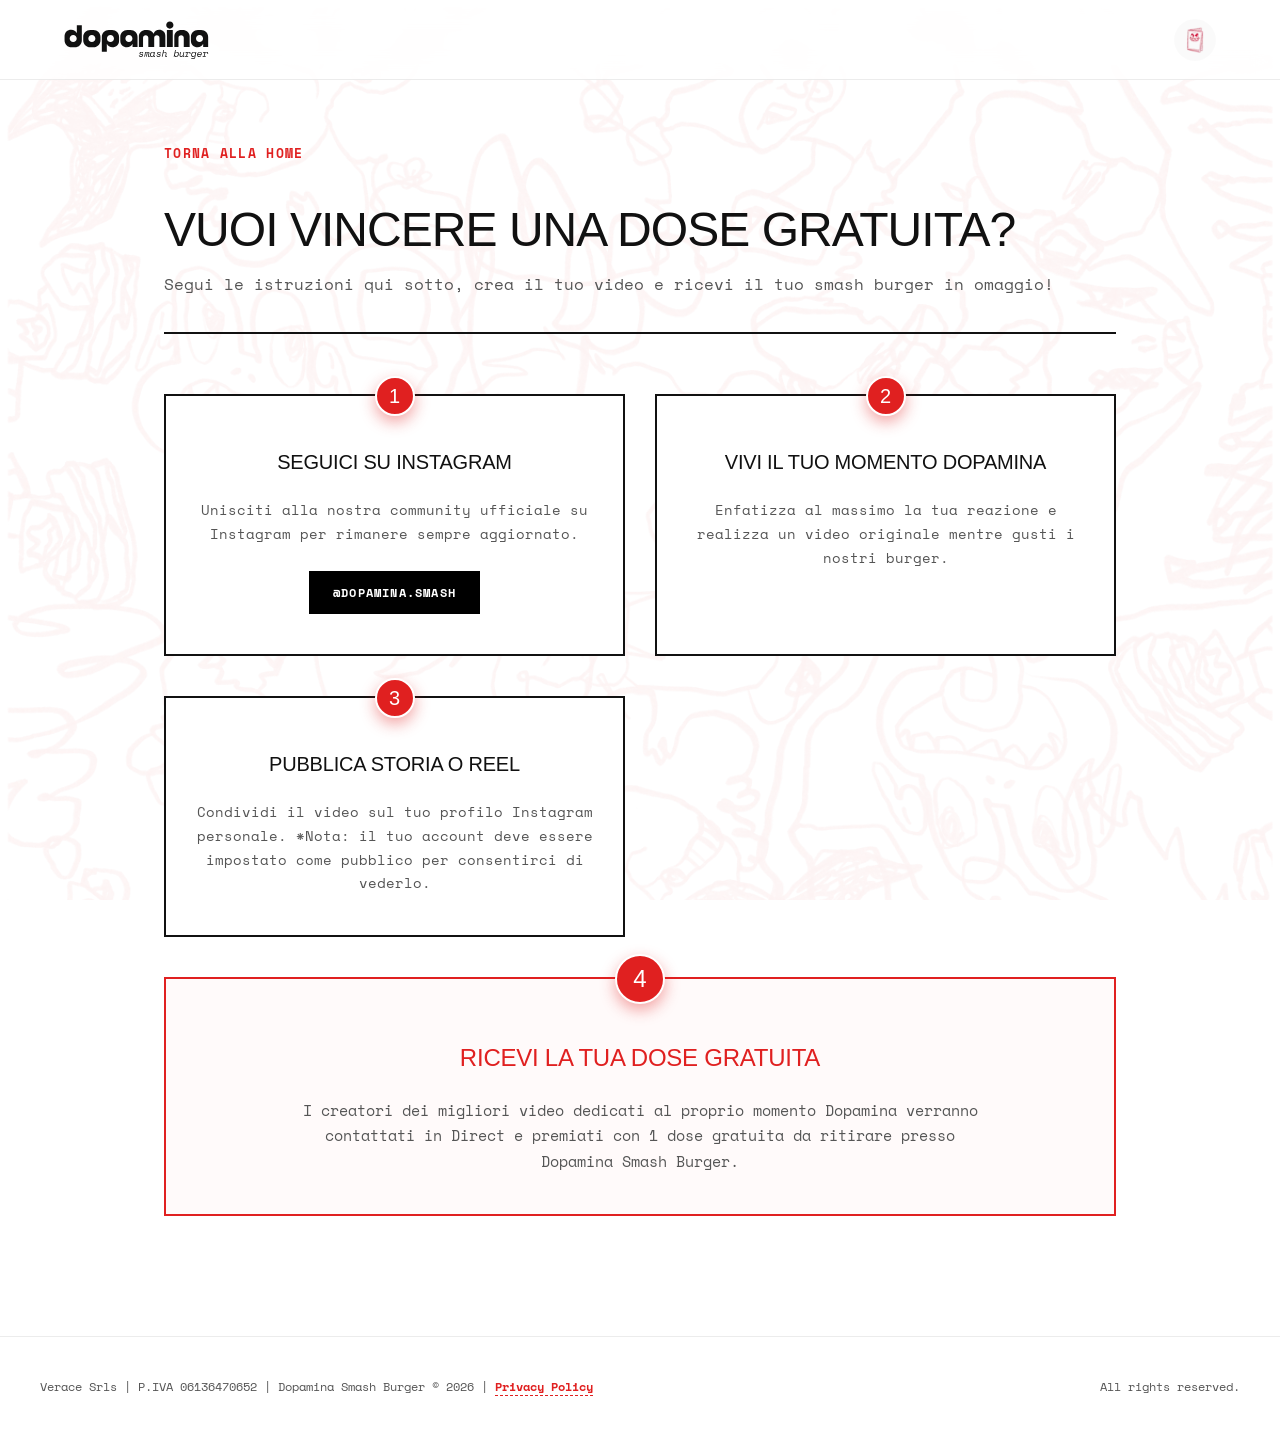
==== contest.html @ 586368fe "refactor: convert all image assets to WebP format, implement minification, and update site configura" ====
<!DOCTYPE html>
<html lang="it">

<head>
    <meta charset="UTF-8">
    <!-- Prevent third-party scripts (like Leaflet) from blocking back/forward cache (bfcache) -->
    <script>
        (function(w) {
            const originalAddEventListener = w.addEventListener;
            w.addEventListener = function(type, listener, options) {
                if (type === 'unload') {
                    return;
                }
                originalAddEventListener.apply(this, arguments);
            };
        })(window);
    </script>
    <meta name="viewport" content="width=device-width, initial-scale=1.0, viewport-fit=cover">
    
    <!-- SEO Meta Tags -->
    <title>Vinci una Dose Gratuita - Dopamina Smash Burger</title>
    <meta name="description" content="Scopri come vincere una dose gratuita (burger) di Dopamina Smash realizzando e condividendo il tuo video su Instagram.">
    <meta name="robots" content="index, follow">

    <!-- Favicon -->
    <link rel="icon" type="image/png" href="assets/icon.png">

    <!-- Google Fonts: Space Mono (Regular & Bold) -->
    <link rel="preconnect" href="https://fonts.googleapis.com">
    <link rel="preconnect" href="https://fonts.gstatic.com" crossorigin>
    <link rel="preload" href="https://fonts.googleapis.com/css2?family=Space+Mono:ital,wght@0,400;0,700;1,400;1,700&display=swap" as="style" onload="this.onload=null;this.rel='stylesheet'">
    <noscript><link href="https://fonts.googleapis.com/css2?family=Space+Mono:ital,wght@0,400;0,700;1,400;1,700&display=swap" rel="stylesheet"></noscript>

    <!-- Preload custom local font to prevent layout shifts -->
    <link rel="preload" href="assets/fonts/Sink-Regular.woff2" as="font" type="font/woff2" crossorigin>

    <!-- Preload heavy background assets to prevent layout/visual flash -->
    <link rel="preload" as="image" href="assets/bg-chat.webp">

    <!-- Core CSS -->
    <link rel="preload" href="index.min.css?v=2" as="style" onload="this.onload=null;this.rel='stylesheet'">
    <noscript><link rel="stylesheet" href="index.min.css?v=2"></noscript>
</head>

<body class="contest-body">

    <!-- Red Trippy Watermark Pattern (Dynamic Watermark Lines) -->
    <div class="watermark-wrapper">
        <div class="trippy-watermark-container" id="watermark"></div>
    </div>

    <!-- Header / Sticky Navigation (Simplified for Contest page) -->
    <header class="sticky-header" id="contest-header">
        <div class="header-container">
            <a href="index.html" class="header-logo" aria-label="Dopamina Home">
                <svg xmlns="http://www.w3.org/2000/svg" viewBox="0 0 504.58 132.1" aria-hidden="true" class="logo-svg" style="width: 145px; height: 38px;">
                    <g fill="currentColor">
                        <g>
                            <path d="M44.62,42.87V14.57h17.4v51.92c0,14.15-10.33,24.48-24.48,24.48h-11.09c-14.15,0-24.48-10.33-24.48-24.48v-12.91c0-13.58,9.66-22.85,23.23-22.85,8.99,0,16.06,5.07,19.41,12.14ZM19.76,60.94c0,6.88,5.35,12.24,12.24,12.24s12.24-5.35,12.24-12.24-5.35-12.24-12.24-12.24-12.24,5.35-12.24,12.24ZM66.9,66.49v-11.09c0-14.15,10.33-24.48,24.48-24.48h11.09c14.15,0,24.48,10.33,24.48,24.48v11.09c0,14.06-10.33,24.48-24.48,24.48h-11.09c-14.15,0-24.48-10.42-24.48-24.48ZM109.16,60.94c0-6.88-5.35-12.24-12.24-12.24s-12.24,5.35-12.24,12.24,5.35,12.24,12.24,12.24,12.24-5.35,12.24-12.24ZM195.88,68.3v-12.91c0-14.15,10.33-24.48,24.48-24.48h11.09c14.15,0,24.48,10.33,24.48,24.48v35.38h-17.4v-11.76c-3.35,7.08-10.42,12.14-19.41,12.14-13.58,0-23.23-9.27-23.23-22.85ZM238.14,60.94c0-6.88-5.35-12.24-12.24-12.24s-12.24,5.35-12.24,12.24,5.35,12.24,12.24,12.24,12.24-5.35,12.24-12.24ZM260.52,53.1c0-13.19,11.28-22.18,24.48-22.18h4.4c9.94,0,18.74,5.07,22.47,13.19,2.68-8.03,10.33-13.39,19.51-13.39,12.05,0,21.32,8.51,21.32,20.56v39.49h-20.46v-32.13c0-5.35-3.82-9.18-9.18-9.18s-9.18,3.82-9.18,9.18v32.13h-20.46v-32.13c0-5.35-3.82-9.18-9.18-9.18s-9.18,3.82-9.18,9.18v32.13h-14.53v-37.67ZM355.65,14.09c0-7.17,5.45-12.62,12.62-12.62s12.62,5.45,12.62,12.62-5.45,12.62-12.62,12.62-12.62-5.45-12.62-12.62ZM358.04,31.11h20.46v59.66h-20.46V31.11ZM383.86,53.1c0-13.19,11.28-22.18,24.48-22.18h4.4c13.19,0,24.48,8.99,24.48,22.18v37.67h-20.46v-32.13c0-5.35-3.82-9.18-9.18-9.18s-9.18,3.82-9.18,9.18v32.13h-14.53v-37.67ZM441.61,68.3v-12.91c0-14.15,10.33-24.48,24.48-24.48h11.09c14.15,0,24.48,10.33,24.48,24.48v35.38h-17.4v-11.76c-3.35,7.08-10.42,12.14-19.41,12.14-13.58,0-23.23-9.27-23.23-22.85ZM483.87,60.94c0-6.88-5.35-12.24-12.24-12.24s-12.24,5.35-12.24,12.24,5.35,12.24,12.24,12.24,12.24-5.35,12.24-12.24ZM149.03,79.01v28.3h-17.4v-51.92c0-14.15,10.33-24.48,24.48-24.48h11.09c14.15,0,24.48,10.33,24.48,24.48v12.91c0,13.58-9.66,22.85-23.23,22.85-8.99,0-16.06-5.07-19.41-12.14ZM173.89,60.94c0-6.88-5.35-12.24-12.24-12.24s-12.24,5.35-12.24,12.24,5.35,12.24,12.24,12.24,12.24-5.35,12.24-12.24ZM266.82,124.9c-1.49,0-2.7-.26-3.63-.77-.93-.51-1.61-1.17-2.03-1.98-.42-.81-.63-1.66-.63-2.55v-.35c0-.12.01-.24.03-.35l2.6-.33c-.02.16-.03.26-.03.32v.22c0,.96.31,1.76.93,2.42.62.66,1.71.98,3.27.98.69,0,1.39-.11,2.1-.33.71-.22,1.31-.56,1.78-1.02.48-.46.72-1.05.72-1.78,0-.87-.35-1.46-1.05-1.77-.7-.31-1.74-.51-3.12-.6-1.56-.11-2.79-.49-3.7-1.15-.91-.66-1.37-1.66-1.37-3.02,0-1.04.29-1.97.87-2.78.58-.81,1.39-1.45,2.43-1.92,1.04-.47,2.27-.7,3.67-.7s2.5.23,3.37.7c.87.47,1.51,1.06,1.92,1.78.41.72.62,1.48.62,2.28v.37l-2.57.37c.02-.18.03-.3.03-.37,0-.84-.32-1.52-.95-2.03-.63-.51-1.55-.77-2.75-.77-.6,0-1.21.1-1.83.3-.62.2-1.14.5-1.55.9-.41.4-.62.91-.62,1.53,0,.71.32,1.24.95,1.6.63.36,1.73.59,3.28.7,1.58.11,2.81.51,3.7,1.2.89.69,1.33,1.7,1.33,3.03,0,1.24-.33,2.31-1,3.18-.67.88-1.58,1.55-2.75,2-1.17.46-2.51.68-4.02.68ZM294.92,124.9c-.64,0-1.25-.18-1.82-.55-.57-.37-.85-.98-.85-1.85,0-.11,0-.23.02-.35.01-.12.03-.23.05-.32l2.07-9.8c.02-.11.04-.22.05-.32.01-.1.02-.19.02-.28,0-.44-.12-.81-.37-1.1-.24-.29-.62-.43-1.13-.43-.62,0-1.12.22-1.5.67-.38.44-.66,1.07-.83,1.87l-2.57,12h-2.6l2.63-12.4c.02-.09.04-.19.05-.3.01-.11.02-.24.02-.4,0-.4-.11-.74-.32-1.02-.21-.28-.59-.42-1.15-.42-.69,0-1.22.26-1.58.77-.37.51-.63,1.1-.78,1.77l-2.57,12h-2.57l3.5-16.53h2.6l-.3,1.4h.4c.24-.64.62-1.12,1.13-1.42.51-.3,1.08-.45,1.7-.45.69,0,1.25.17,1.68.5.43.33.71.79.82,1.37h.4c.31-.6.72-1.06,1.22-1.38.5-.32,1.09-.48,1.78-.48.98,0,1.73.29,2.25.88.52.59.78,1.36.78,2.32,0,.2-.01.42-.03.65-.02.23-.06.44-.1.62l-2.13,9.93c-.07.36.07.53.4.53.13,0,.26-.04.37-.13l1.4-1.03,1.4,1.97-1.5,1.13c-.56.4-1.23.6-2.03.6ZM305.05,124.9c-1.78,0-3.18-.61-4.2-1.83-1.02-1.22-1.53-2.81-1.53-4.77,0-1.4.19-2.75.58-4.05.39-1.3.97-2.46,1.75-3.48.78-1.02,1.73-1.83,2.87-2.43,1.13-.6,2.44-.9,3.93-.9,1.13,0,2.11.26,2.92.78.81.52,1.33,1.28,1.55,2.28h.4l.53-2.6h2.6l-2.93,13.73c-.04.2-.02.35.07.45.09.1.21.15.37.15s.31-.06.47-.17l1.2-.87,1.4,1.97-1.5,1.13c-.56.4-1.23.6-2.03.6-.64,0-1.25-.18-1.82-.55-.57-.37-.85-.98-.85-1.85,0-.11,0-.22.02-.33.01-.11.03-.22.05-.33h-.4c-.69,1.16-1.51,1.96-2.45,2.4-.94.44-1.94.67-2.98.67ZM305.85,122.43c1.2,0,2.29-.35,3.27-1.05.98-.7,1.76-1.66,2.33-2.87.58-1.21.87-2.56.87-4.05,0-1.38-.31-2.48-.93-3.32-.62-.83-1.59-1.25-2.9-1.25-1.38,0-2.54.38-3.5,1.13-.96.76-1.68,1.75-2.18,2.98-.5,1.23-.75,2.55-.75,3.95,0,2.98,1.27,4.47,3.8,4.47ZM328.02,124.9c-1.49,0-2.7-.26-3.63-.77-.93-.51-1.61-1.17-2.03-1.98-.42-.81-.63-1.66-.63-2.55v-.35c0-.12.01-.24.03-.35l2.6-.33c-.02.16-.03.26-.03.32v.22c0,.96.31,1.76.93,2.42.62.66,1.71.98,3.27.98.69,0,1.39-.11,2.1-.33.71-.22,1.31-.56,1.78-1.02.48-.46.72-1.05.72-1.78,0-.87-.35-1.46-1.05-1.77-.7-.31-1.74-.51-3.12-.6-1.56-.11-2.79-.49-3.7-1.15-.91-.66-1.37-1.66-1.37-3.02,0-1.04.29-1.97.87-2.78.58-.81,1.39-1.45,2.43-1.92,1.04-.47,2.27-.7,3.67-.7s2.5.23,3.37.7c.87.47,1.51,1.06,1.92,1.78.41.72.62,1.48.62,2.28v.37l-2.57.37c.02-.18.03-.3.03-.37,0-.84-.32-1.52-.95-2.03-.63-.51-1.55-.77-2.75-.77-.6,0-1.21.1-1.83.3-.62.2-1.14.5-1.55.9-.41.4-.62.91-.62,1.53,0,.71.32,1.24.95,1.6.63.36,1.73.59,3.28.7,1.58.11,2.81.51,3.7,1.2.89.69,1.33,1.7,1.33,3.03,0,1.24-.33,2.31-1,3.18-.67.88-1.58,1.55-2.75,2-1.17.46-2.51.68-4.02.68ZM354.95,124.9c-.69,0-1.29-.2-1.82-.6-.52-.4-.78-1.02-.78-1.87,0-.24.03-.53.1-.87l1.53-6.93c.07-.31.12-.59.15-.83.03-.24.05-.48.05-.7,0-1.16-.34-1.98-1.02-2.47-.68-.49-1.52-.73-2.52-.73-1.49,0-2.73.54-3.73,1.62-1,1.08-1.69,2.52-2.07,4.32l-1.83,8.6h-2.57l5.07-23.8h2.5l-2,9.73h.4c.56-1.04,1.28-1.79,2.18-2.25.9-.46,1.89-.68,2.98-.68,1.47,0,2.68.46,3.65,1.38.97.92,1.45,2.22,1.45,3.88,0,.33-.02.68-.05,1.03-.03.36-.09.72-.18,1.1l-1.47,6.97c-.07.33.08.5.43.5.13,0,.27-.06.4-.17l1.3-.93,1.4,1.97-1.53,1.1c-.6.42-1.28.63-2.03.63ZM390.12,124.9c-1.02,0-2.01-.25-2.95-.75-.94-.5-1.59-1.25-1.95-2.25h-.4l-.53,2.53h-2.57l5.03-23.8h2.57l-2.1,9.87h.4c.62-.91,1.43-1.65,2.42-2.22.99-.57,2.13-.85,3.42-.85,1.16,0,2.19.27,3.1.8.91.53,1.63,1.28,2.17,2.23.53.96.8,2.08.8,3.37,0,2.27-.42,4.23-1.25,5.88-.83,1.66-1.96,2.93-3.38,3.83-1.42.9-3.01,1.35-4.77,1.35ZM390.05,122.43c1.22,0,2.34-.34,3.37-1.02,1.02-.68,1.84-1.63,2.45-2.85.61-1.22.92-2.63.92-4.23,0-1.36-.36-2.43-1.08-3.23-.72-.8-1.75-1.2-3.08-1.2s-2.44.37-3.45,1.1c-1.01.73-1.81,1.7-2.4,2.9-.59,1.2-.88,2.51-.88,3.93s.37,2.6,1.12,3.4c.74.8,1.76,1.2,3.05,1.2ZM406.98,124.9c-1.44,0-2.63-.42-3.55-1.27-.92-.84-1.38-2.08-1.38-3.7,0-.33.02-.67.07-1.02.04-.34.11-.73.2-1.15l2.2-9.87h2.6l-2.13,9.53c-.16.69-.23,1.33-.23,1.93,0,2.04,1.1,3.07,3.3,3.07,1.53,0,2.84-.54,3.92-1.62,1.08-1.08,1.82-2.52,2.22-4.32l1.93-8.6h2.6l-3.03,13.73c-.04.18-.02.32.07.43.09.11.21.17.37.17s.31-.06.47-.17l1.43-1.03,1.4,1.93-1.67,1.27c-.27.22-.59.39-.98.5-.39.11-.78.17-1.18.17-.64,0-1.24-.19-1.78-.57-.54-.38-.82-.99-.82-1.83,0-.11,0-.22.02-.33.01-.11.03-.22.05-.33l.03-.2h-.4c-.6,1.07-1.37,1.88-2.3,2.43-.93.56-2.07.83-3.4.83ZM421.32,124.43v-2.4h4.07l2.4-11.27c.07-.27.03-.47-.1-.62-.13-.14-.3-.22-.5-.22-.16,0-.32.06-.5.17l-3.03,2.07-1.33-1.97,2.97-2c.76-.51,1.52-.77,2.3-.77.69,0,1.29.19,1.8.58.51.39.8,1.02.87,1.88h.4c.64-.91,1.37-1.55,2.17-1.92.8-.37,1.63-.55,2.5-.55,1.58,0,2.83.46,3.75,1.38.92.92,1.38,2.14,1.38,3.65,0,.58-.07,1.17-.2,1.77l-2.83.2c.04-.24.08-.48.12-.72s.05-.46.05-.68c0-1.07-.3-1.86-.9-2.37-.6-.51-1.36-.77-2.27-.77s-1.67.22-2.33.65c-.67.43-1.21,1.01-1.63,1.73-.42.72-.72,1.51-.9,2.35l-1.57,7.4h3.93v2.4h-10.6ZM442.92,131.1v-2.4h9.63c.62,0,1-.33,1.13-1l1.2-5.6h-.4c-.64.93-1.45,1.63-2.42,2.1s-2.03.7-3.18.7c-1.27,0-2.38-.28-3.33-.83-.96-.56-1.7-1.33-2.23-2.33s-.8-2.17-.8-3.5c0-2.04.4-3.88,1.2-5.52.8-1.63,1.91-2.92,3.33-3.87,1.42-.94,3.07-1.42,4.93-1.42,1.31,0,2.39.28,3.25.85.86.57,1.42,1.31,1.68,2.22h.4l.57-2.6h2.6l-4.37,20.6c-.16.76-.53,1.38-1.12,1.87-.59.49-1.26.73-2.02.73h-10.07ZM449.45,122.43c1.02,0,1.96-.23,2.8-.68.84-.46,1.57-1.06,2.18-1.82.61-.76,1.08-1.61,1.42-2.55.33-.94.5-1.91.5-2.88,0-1.38-.39-2.49-1.17-3.33-.78-.84-1.82-1.27-3.13-1.27-1.4,0-2.61.38-3.63,1.13-1.02.76-1.81,1.75-2.37,2.98-.56,1.23-.83,2.55-.83,3.95s.37,2.44,1.1,3.25c.73.81,1.78,1.22,3.13,1.22ZM469.99,124.9c-1.31,0-2.48-.26-3.52-.78-1.03-.52-1.84-1.28-2.42-2.28-.58-1-.87-2.19-.87-3.57s.22-2.74.67-4.03c.44-1.29,1.09-2.44,1.95-3.47.86-1.02,1.9-1.83,3.13-2.43s2.64-.9,4.22-.9c1.49,0,2.72.29,3.68.88.97.59,1.68,1.36,2.15,2.32.47.96.7,1.97.7,3.03,0,.58-.07,1.17-.2,1.73l-.37,1.57h-13.27c-.02.18-.05.38-.08.6-.03.22-.05.46-.05.7,0,1.22.36,2.23,1.07,3.02.71.79,1.84,1.18,3.4,1.18s2.81-.34,3.68-1.02c.88-.68,1.53-1.48,1.95-2.42l2.13,1.2c-.42.87-.98,1.66-1.67,2.37-.69.71-1.54,1.27-2.57,1.68-1.02.41-2.27.62-3.73.62ZM466.42,114.57h10.6c.07-.38.1-.71.1-1,0-1.2-.41-2.11-1.23-2.73-.82-.62-1.84-.93-3.07-.93-1.56,0-2.9.44-4.03,1.33-1.13.89-1.92,2-2.37,3.33ZM482.52,124.43v-2.4h4.07l2.4-11.27c.07-.27.03-.47-.1-.62-.13-.14-.3-.22-.5-.22-.16,0-.32.06-.5.17l-3.03,2.07-1.33-1.97,2.97-2c.76-.51,1.52-.77,2.3-.77.69,0,1.29.19,1.8.58.51.39.8,1.02.87,1.88h.4c.64-.91,1.37-1.55,2.17-1.92.8-.37,1.63-.55,2.5-.55,1.58,0,2.83.46,3.75,1.38.92.92,1.38,2.14,1.38,3.65,0,.58-.07,1.17-.2,1.77l-2.83.2c.04-.24.08-.48.12-.72s.05-.46.05-.68c0-1.07-.3-1.86-.9-2.37-.6-.51-1.36-.77-2.27-.77s-1.67.22-2.33.65c-.67.43-1.21,1.01-1.63,1.73-.42.72-.72,1.51-.9,2.35l-1.57,7.4h3.93v2.4h-10.6Z">
                        </g>
                    </g>
                </svg>
            </a>
            <div class="header-cta" style="margin-left: auto;">
                <button class="lang-switch-btn" id="lang-switch" aria-label="Switch to English"><img src="assets/menu/english-menu.webp" alt="English Menu" class="lang-icon" width="26" height="26"></button>
            </div>
        </div>
    </header>

    <!-- Main Content Container -->
    <main class="contest-page">
        <div class="contest-container">
            <a href="index.html" class="contest-back-link" aria-label="Torna alla Home" data-it="TORNA ALLA HOME" data-en="BACK TO HOME">
                <svg width="18" height="12" viewBox="0 0 18 12" fill="none" xmlns="http://www.w3.org/2000/svg" style="transform: scaleX(-1);">
                    <path d="M12 1L17 6L12 11M17 6H1" stroke="currentColor" stroke-width="2" stroke-linecap="round" stroke-linejoin="round"/>
                </svg>
                TORNA ALLA HOME
            </a>

            <div class="contest-title-block">
                <h1 class="contest-title" data-it="VUOI VINCERE UNA DOSE GRATUITA?" data-en="WANT TO WIN A FREE DOSE?">Vuoi vincere una dose gratuita?</h1>
                <p class="contest-subtitle" data-it="Segui le istruzioni qui sotto, crea il tuo video e ricevi il tuo smash burger in omaggio!" data-en="Follow the instructions below, create your video and get your free smash burger!">Segui le istruzioni qui sotto, crea il tuo video e ricevi il tuo smash burger in omaggio!</p>
            </div>

            <div class="contest-steps-grid">
                <!-- Step 1 -->
                <div class="contest-step-card">
                    <div class="contest-step-badge">1</div>
                    <h3 class="contest-step-title" data-it="SEGUICI SU INSTAGRAM" data-en="FOLLOW US ON INSTAGRAM">Seguici su Instagram</h3>
                    <p class="contest-step-desc" data-it="Unisciti alla nostra community ufficiale su Instagram per rimanere sempre aggiornato." data-en="Join our official community on Instagram to stay updated.">
                        Unisciti alla nostra community ufficiale su Instagram per rimanere sempre aggiornato.
                    </p>
                    <a href="https://www.instagram.com/dopamina.smash/" target="_blank" rel="noopener noreferrer" class="contest-step-btn">
                        @dopamina.smash
                    </a>
                </div>

                <!-- Step 2 -->
                <div class="contest-step-card">
                    <div class="contest-step-badge">2</div>
                    <h3 class="contest-step-title" data-it="VIVI IL TUO MOMENTO DOPAMINA" data-en="LIVE YOUR DOPAMINE MOMENT">Vivi il tuo momento Dopamina</h3>
                    <p class="contest-step-desc" data-it="Enfatizza al massimo la tua reazione e realizza un video originale mentre gusti i nostri burger." data-en="Maximize your reaction and create an original video while enjoying our burgers.">
                        Enfatizza al massimo la tua reazione (enfatizza!) e realizza un video originale mentre gusti i nostri burger.
                    </p>
                </div>

                <!-- Step 3 -->
                <div class="contest-step-card">
                    <div class="contest-step-badge">3</div>
                    <h3 class="contest-step-title" data-it="PUBBLICA STORIA O REEL" data-en="POST A STORY OR REEL">Pubblica storia o reel</h3>
                    <p class="contest-step-desc" data-it="Condividi il video sul tuo profilo Instagram personale. *Nota: il tuo account deve essere impostato come pubblico per consentirci di vederlo." data-en="Share the video on your personal Instagram profile. *Note: your account must be set to public so we can see it.">
                        Condividi il video sul tuo profilo Instagram personale.<br>
                        <strong class="text-accent">* L'account deve essere pubblico e non privato.</strong>
                    </p>
                </div>

                <!-- Step 4 -->
                <div class="contest-step-card highlight-card">
                    <div class="contest-step-badge">4</div>
                    <h3 class="contest-step-title" data-it="RICEVI LA TUA DOSE GRATUITA" data-en="GET YOUR FREE DOSE">Ricevi la tua dose gratuita</h3>
                    <p class="contest-step-desc" data-it="I creatori dei migliori video dedicati al proprio momento Dopamina verranno contattati in Direct e premiati con 1 dose gratuita da ritirare presso Dopamina Smash Burger." data-en="Creators of the best videos dedicated to their Dopamine moment will be contacted in DM and rewarded with 1 free dose to collect at Dopamina Smash Burger.">
                        I creatori dei migliori video dedicati al proprio momento dopamina, verranno contattati e premiati con <strong>1 dose gratuita</strong> da ritirare presso Dopamina Smash Burger.
                    </p>
                </div>
            </div>
        </div>
    </main>

    <!-- Footer -->
    <footer class="main-footer">
        <div class="footer-container">
            <div class="footer-bottom-line">
                <span class="legal-text">Verace Srls | P.IVA 06136470652 | Dopamina Smash Burger © 2026 | <a href="privacy.html" class="info-link">Privacy Policy</a></span>
                <span class="credits-text">All rights reserved.</span>
            </div>
        </div>
    </footer>

    <!-- Core JS -->
    <script src="index.min.js?v=2" defer></script>
</body>

</html>
---- index.min.css ----
@font-face{font-family:'Sink';src:url('assets/fonts/Sink-Regular.woff2') format('woff2');font-weight:normal;font-style:normal;font-display:swap;}:root{--color-bg-pure:#FFFFFF;--color-bg-ice:#FAFAFA;--color-bg-dark:#000000;--color-text-main:#111111;--color-text-muted:#555555;--color-text-white:#FFFFFF;--color-accent:#E02020;--color-accent-hover:#C01010;--color-border:#111111;--color-glass-bg:rgba(255,255,255,0.75);--font-primary:'Space Mono',monospace;--font-heading:'Sink',sans-serif;--header-height:80px;--max-width:1200px;--transition-smooth:all 0.4s cubic-bezier(0.25,0.8,0.25,1);--transition-fast:all 0.2s ease;}*{box-sizing:border-box;margin:0;padding:0;}html{scroll-behavior:smooth;font-family:var(--font-primary);color:var(--color-text-main);background-color:var(--color-bg-pure);overflow-x:hidden;}body{position:relative;overflow-x:hidden;line-height:1.6;}body::before{content:'';position:fixed;top:0;left:0;width:100%;height:100%;z-index:-1;background-color:var(--color-bg-pure);background-image:url('assets/bg-chat.webp');background-repeat:no-repeat;background-size:cover;background-position:center top;pointer-events:none;}a{color:inherit;text-decoration:none;transition:var(--transition-fast);}img{max-width:100%;height:auto;display:block;}section{position:relative;padding:100px 24px;overflow:hidden;}.section-container{max-width:var(--max-width);margin:0 auto;position:relative;z-index:2;}.text-accent{color:var(--color-accent) !important;}.watermark-wrapper{position:absolute;top:0;left:0;width:100%;height:100%;overflow:hidden;pointer-events:none;z-index:1;}.trippy-watermark-container{display:none;position:absolute;top:50%;left:50%;width:120vw;height:120vw;pointer-events:none;transform:translate(-50%,-50%);z-index:1;opacity:0.05;background-image:url('assets/smash-footer.webp');background-repeat:repeat;background-size:600px;animation:rotateWatermark 90s linear infinite;mix-blend-mode:multiply;}@keyframes rotateWatermark{0%{transform:translate(-50%,-50%) rotate(0deg);}100%{transform:translate(-50%,-50%) rotate(360deg);}}.sticky-header{position:fixed;top:0;left:0;width:100%;height:var(--header-height);background-color:var(--color-glass-bg);backdrop-filter:blur(12px);-webkit-backdrop-filter:blur(12px);border-bottom:1px solid rgba(17,17,17,0.08);z-index:1000;transition:var(--transition-smooth);}.header-container{max-width:var(--max-width);height:100%;margin:0 auto;padding:0 24px;display:flex;justify-content:space-between;align-items:center;}.header-logo{display:flex;align-items:center;height:100%;}.header-logo .logo-svg{height:38px;width:145px;display:block;color:var(--color-text-main);transition:var(--transition-fast);}.header-logo:hover .logo-svg{color:var(--color-accent);}.desktop-nav{display:flex;gap:40px;align-items:center;}.nav-link{font-family:var(--font-heading);font-size:15px;letter-spacing:1px;font-weight:500;color:var(--color-text-main);position:relative;padding:6px 0;}.nav-link::after{content:'';position:absolute;bottom:0;left:0;width:0;height:2px;background-color:var(--color-accent);transition:var(--transition-fast);}.nav-link:hover{color:var(--color-accent);}.nav-link:hover::after,.nav-link.active::after{width:100%;}.nav-link.active{color:var(--color-accent);}.header-cta{display:flex;align-items:center;gap:20px;}.lang-switch-btn{background:none;border:2px solid transparent;padding:0;cursor:pointer;display:flex;align-items:center;justify-content:center;width:42px;height:42px;border-radius:50%;transition:all 0.3s cubic-bezier(0.25,0.8,0.25,1);background-color:rgba(17,17,17,0.02);}.lang-switch-btn:hover{transform:scale(1.08);background-color:rgba(224,32,32,0.08);border-color:rgba(224,32,32,0.2);}.lang-switch-btn.eng-active{background-color:rgba(224,32,32,0.05);border-color:var(--color-accent);box-shadow:0 0 12px rgba(224,32,32,0.15);}.lang-icon{width:26px;height:26px;object-fit:contain;transition:transform 0.3s ease;}.lang-switch-btn:hover .lang-icon{transform:rotate(8deg);}.cta-button{display:inline-block;background-color:var(--color-accent);color:var(--color-text-white);font-family:var(--font-primary);font-weight:700;font-size:14px;letter-spacing:0.5px;padding:12px 24px;border:1px solid var(--color-accent);cursor:pointer;transition:var(--transition-smooth);}.cta-button:hover{background-color:var(--color-text-main);border-color:var(--color-text-main);transform:translateY(-2px);box-shadow:0 6px 20px rgba(224,32,32,0.2);}.hero-section{min-height:100vh;padding-top:calc(var(--header-height) + 60px);display:flex;align-items:center;background-color:var(--color-bg-pure);}.hero-container{display:grid;grid-template-columns:1.2fr 0.8fr;gap:40px;align-items:center;max-width:var(--max-width);margin:0 auto;width:100%;}.hero-text-block{display:flex;flex-direction:column;justify-content:center;}.hero-title{font-family:var(--font-heading);font-weight:700;font-size:clamp(36px,5vw,68px);line-height:1.1;letter-spacing:3px;margin-bottom:24px;display:flex;flex-direction:column;}.trip-line{color:var(--color-text-main);}.hero-subtitle{font-size:16px;font-weight:400;color:var(--color-text-muted);margin-bottom:40px;max-width:540px;}.hero-actions{display:flex;gap:16px;}.btn{display:inline-block;padding:16px 32px;font-family:var(--font-primary);font-weight:700;font-size:14px;letter-spacing:0.5px;text-align:center;cursor:pointer;transition:var(--transition-smooth);}.btn-filled{background-color:var(--color-accent);color:var(--color-text-white);border:1px solid var(--color-accent);}.btn-filled:hover{background-color:var(--color-text-main);border-color:var(--color-text-main);transform:translateY(-3px);box-shadow:0 10px 25px rgba(224,32,32,0.25);}.btn-outline{background-color:transparent;color:var(--color-text-main);border:2px solid var(--color-border);}.btn-outline:hover{background-color:var(--color-text-main);color:var(--color-text-white);transform:translateY(-3px);}.hero-visual-block{display:flex;justify-content:flex-end;align-items:center;}.burger-float-wrapper{position:relative;max-width:480px;width:100%;}.hero-burger-img{width:100%;height:auto;aspect-ratio:9 / 16;filter:drop-shadow(0 20px 40px rgba(0,0,0,0.15));animation:floatBurger 6s ease-in-out infinite;transition:transform 0.1s ease-out;will-change:transform;}@keyframes floatBurger{0%{transform:translateY(0px) rotate(0deg);}50%{transform:translateY(-15px) rotate(1.5deg);}100%{transform:translateY(0px) rotate(0deg);}}.menu-section{background-color:transparent;padding-top:120px;padding-bottom:120px;}.menu-section .trippy-watermark-container{display:none;}.menu-header{text-align:center;margin-bottom:60px;}.menu-title{font-family:var(--font-primary);font-weight:700;font-size:48px;letter-spacing:-1px;margin-bottom:16px;position:relative;display:inline-block;}.menu-title::after{content:'';position:absolute;bottom:-8px;left:50%;width:60px;height:4px;background-color:var(--color-accent);transform:translateX(-50%);}.menu-desc{font-size:16px;color:var(--color-text-muted);max-width:600px;margin:16px auto 0;}.category-tabs{display:flex;justify-content:center;flex-wrap:wrap;gap:12px;margin-bottom:80px;padding:10px;background:rgba(255,255,255,0.5);border:1px solid rgba(17,17,17,0.05);border-radius:4px;}.tab-link{font-family:var(--font-heading);font-size:13px;letter-spacing:0.5px;font-weight:600;padding:10px 20px;color:var(--color-text-main);background-color:var(--color-bg-pure);border:1px solid rgba(17,17,17,0.1);transition:var(--transition-smooth);}.tab-link:hover,.tab-link.active{background-color:var(--color-text-main);color:var(--color-text-white);border-color:var(--color-text-main);}.menu-categories-container{display:flex;flex-direction:column;gap:80px;}.menu-category{scroll-margin-top:100px;}.category-header-line{display:flex;align-items:center;gap:15px;border-bottom:1.5px solid var(--color-border);padding-bottom:12px;margin-bottom:40px;}.category-icon{height:32px;width:auto;aspect-ratio:1 / 1;object-fit:contain;filter:drop-shadow(0 2px 4px rgba(0,0,0,0.05));}.category-name{font-family:var(--font-heading);font-size:28px;letter-spacing:1px;text-transform:uppercase;color:var(--color-accent);}.category-items-grid{display:grid;grid-template-columns:1fr;gap:32px;}.menu-item-row{position:relative;display:flex;gap:30px;align-items:center;background-color:var(--color-bg-pure);border:1px solid rgba(17,17,17,0.05);padding:24px;transition:var(--transition-smooth);}.menu-item-row:hover{transform:translateY(-4px);box-shadow:0 15px 35px rgba(0,0,0,0.05);border-color:rgba(17,17,17,0.15);}.item-visual-preview{width:90px;height:90px;flex-shrink:0;display:flex;align-items:center;justify-content:center;position:relative;border-radius:50%;background:rgba(224,32,32,0.03);border:1px dashed rgba(224,32,32,0.18);transition:var(--transition-smooth);}.item-popup-img{width:100%;height:auto;max-width:100%;object-fit:contain;transform:scale(1) rotate(0deg);transition:var(--transition-smooth);filter:drop-shadow(0 4px 8px rgba(0,0,0,0.08));z-index:10;}.menu-item-row:hover .item-visual-preview{background:rgba(224,32,32,0.08);border-color:var(--color-accent);}.menu-item-row:hover .item-popup-img{transform:scale(1.12) translateY(-4px) rotate(-2deg);filter:drop-shadow(0 10px 20px rgba(224,32,32,0.2));}.item-text{flex-grow:1;}.item-meta{display:flex;justify-content:space-between;align-items:flex-start;margin-bottom:8px;flex-wrap:wrap;gap:10px;}.item-name{font-family:var(--font-primary);font-weight:700;font-size:20px;color:var(--color-text-main);}.item-prices{display:flex;gap:20px;flex-wrap:wrap;}.price-tier{font-size:13px;color:var(--color-text-muted);}.price-val{font-family:var(--font-primary);font-weight:700;color:var(--color-accent);font-size:16px;margin-left:4px;}.item-ingredients{font-family:var(--font-primary);font-weight:400;font-size:13px;color:var(--color-text-muted);}.special-menu-card{position:relative;background-color:var(--color-text-main);color:var(--color-text-white);border:2px dashed var(--color-accent);padding:30px;margin-top:20px;transition:var(--transition-smooth);overflow:hidden;}.special-menu-card::before{content:'';position:absolute;top:0;left:0;width:6px;height:100%;background-color:var(--color-accent);}.special-badge{display:inline-block;background-color:var(--color-accent);color:var(--color-text-white);font-size:11px;font-weight:700;padding:4px 10px;letter-spacing:0.5px;margin-bottom:16px;text-transform:uppercase;}.special-card-content{display:grid;grid-template-columns:1.3fr 0.7fr;gap:20px;align-items:center;}.special-menu-title{font-family:var(--font-primary);font-weight:700;font-size:24px;letter-spacing:-0.5px;margin-bottom:8px;color:var(--color-text-white);}.special-menu-desc{font-size:13px;color:rgba(255,255,255,0.7);margin-bottom:12px;}.special-menu-option{font-size:12px;color:rgba(255,255,255,0.6);}.option-price{font-weight:700;color:var(--color-accent);}.special-card-right{display:flex;flex-direction:column;align-items:flex-end;justify-content:center;position:relative;}.special-price{font-family:var(--font-primary);font-weight:700;font-size:32px;color:var(--color-accent);margin-bottom:10px;}.special-img-wrapper{width:110px;height:110px;border-radius:50%;background:rgba(255,255,255,0.04);border:1px dashed rgba(255,255,255,0.15);display:flex;align-items:center;justify-content:center;transition:var(--transition-smooth);}.special-menu-img{width:95%;height:auto;object-fit:contain;filter:drop-shadow(0 6px 12px rgba(0,0,0,0.25));transform:scale(1) rotate(0deg);transition:var(--transition-smooth);z-index:2;}.special-menu-card:hover{border-color:var(--color-text-white);}.special-menu-card:hover .special-img-wrapper{border-color:var(--color-accent);background:rgba(224,32,32,0.08);}.special-menu-card:hover .special-menu-img{transform:scale(1.1) rotate(-3deg);filter:drop-shadow(0 10px 20px rgba(224,32,32,0.25));}.compact-categories-grid{display:grid;grid-template-columns:repeat(auto-fit,minmax(250px,1fr));gap:40px;margin-top:40px;}.compact-items-list{display:flex;flex-direction:column;gap:16px;}.compact-item{background-color:var(--color-bg-pure);border:1px solid rgba(17,17,17,0.03);padding:16px 20px;transition:var(--transition-fast);}.compact-item:hover{border-color:var(--color-accent);transform:translateX(4px);}.compact-meta{display:flex;justify-content:space-between;align-items:center;gap:15px;}.compact-name{font-size:14px;font-weight:500;color:var(--color-text-main);}.compact-price{font-family:var(--font-primary);font-weight:700;color:var(--color-accent);font-size:15px;}.vibe-section{background-color:var(--color-bg-dark);color:var(--color-text-white);padding-top:140px;padding-bottom:140px;}.vibe-watermark{position:absolute;top:50%;left:50%;transform:translate(-50%,-50%);width:130%;height:130%;background-image:url('assets/smash-footer.webp');background-repeat:repeat;background-size:600px;opacity:0.07;filter:drop-shadow(0 0 10px rgba(224,32,32,0.4));animation:slowPan 45s linear infinite;pointer-events:none;z-index:1;}@keyframes slowPan{0%{background-position:0 0;}100%{background-position:120px 120px;}}.vibe-content-wrapper{z-index:2;}.vibe-header{margin-bottom:60px;}.vibe-title{font-family:var(--font-primary);font-weight:700;font-size:48px;letter-spacing:-1px;color:var(--color-text-white);}.vibe-subtitle{font-family:var(--font-heading);font-size:14px;letter-spacing:2px;font-weight:600;}.vibe-grid{display:grid;grid-template-columns:1fr 1fr;gap:60px;align-items:center;}.vibe-text-col{display:flex;flex-direction:column;gap:24px;}.vibe-text{font-size:16px;color:rgba(255,255,255,0.85);}.vibe-text strong{color:var(--color-accent);}.highlight{border-bottom:2px solid var(--color-accent);color:var(--color-text-white);padding-bottom:2px;}.vibe-visual-col{display:flex;justify-content:center;}.image-gallery-container{position:relative;display:flex;gap:20px;width:100%;max-width:480px;}.vibe-gallery-img{width:calc(50% - 10px);height:320px;aspect-ratio:3 / 2;object-fit:cover;border:1px solid rgba(255,255,255,0.1);filter:grayscale(1) contrast(1.1);transition:var(--transition-smooth);}.vibe-gallery-img:hover{filter:grayscale(0) contrast(1);transform:scale(1.03);box-shadow:0 15px 30px rgba(224,32,32,0.15);border-color:var(--color-accent);}.location-section{background-color:transparent;padding-top:120px;padding-bottom:120px;}.location-grid{display:grid;grid-template-columns:0.9fr 1.1fr;gap:60px;align-items:center;}.location-title{font-family:var(--font-primary);font-weight:700;font-size:42px;letter-spacing:-1px;margin-bottom:40px;}.info-rows-container{display:flex;flex-direction:column;gap:32px;}.info-item{border-left:3px solid var(--color-border);padding-left:20px;}.info-item:hover{border-left-color:var(--color-accent);}.info-label{font-family:var(--font-heading);font-size:13px;letter-spacing:1px;color:var(--color-accent);margin-bottom:6px;text-transform:uppercase;}.info-value{font-size:15px;color:var(--color-text-muted);}.info-link{border-bottom:1px solid transparent;}.info-link:hover{color:var(--color-accent);border-bottom-color:var(--color-accent);}.location-map-block{position:relative;width:100%;height:400px;border:1px solid var(--color-border);}#map-container{width:100%;height:100%;filter:grayscale(1) invert(0.9) contrast(1.2);transition:var(--transition-smooth);}#map-container:hover{filter:grayscale(0.2) invert(0) contrast(1);}.footer-graphic-container{width:100%;display:flex;justify-content:center;align-items:center;background-color:transparent;padding:60px 0 0 0;overflow:hidden;}.footer-illustration{width:100%;max-width:1000px;height:auto !important;aspect-ratio:1931 / 548;display:block;opacity:1;filter:drop-shadow(0 4px 10px rgba(224,32,32,0.05));padding:0 24px;}.main-footer{background-color:transparent;border-top:1px solid rgba(17,17,17,0.08);padding:40px 24px;}.footer-container{max-width:var(--max-width);margin:0 auto;}.footer-bottom-line{display:flex;justify-content:space-between;align-items:center;font-size:12px;color:var(--color-text-muted);flex-wrap:wrap;gap:15px;}.mobile-sticky-bar{position:fixed;bottom:0;left:0;width:100%;background-color:var(--color-bg-pure);box-shadow:0 -8px 25px rgba(0,0,0,0.1);padding:14px 20px;z-index:999;display:none;}.mobile-cta-btn{display:block;width:100%;background-color:var(--color-accent);color:var(--color-text-white);font-family:var(--font-primary);font-weight:700;font-size:14px;letter-spacing:0.5px;text-align:center;padding:16px;border:none;cursor:pointer;box-shadow:0 4px 15px rgba(224,32,32,0.3);}.mobile-cta-btn:active{background-color:var(--color-accent-hover);transform:scale(0.98);}.hamburger-btn{display:none;flex-direction:column;justify-content:space-between;width:26px;height:18px;background:none;border:none;cursor:pointer;padding:0;z-index:1100;}.hamburger-bar{width:100%;height:2px;background-color:var(--color-text-main);transition:var(--transition-smooth);border-radius:2px;}.hamburger-btn.active .hamburger-bar:nth-child(1){transform:translateY(8px) rotate(45deg);}.hamburger-btn.active .hamburger-bar:nth-child(2){opacity:0;}.hamburger-btn.active .hamburger-bar:nth-child(3){transform:translateY(-8px) rotate(-45deg);}.mobile-menu{position:fixed;top:var(--header-height);left:0;width:100%;height:calc(100vh - var(--header-height));background-color:rgba(255,255,255,0.98);backdrop-filter:blur(15px);-webkit-backdrop-filter:blur(15px);z-index:1050;display:flex;justify-content:center;align-items:center;transform:translateX(100%);transition:var(--transition-smooth);border-top:1px solid rgba(17,17,17,0.05);}.mobile-menu.active{transform:translateX(0);}.mobile-nav{display:flex;flex-direction:column;align-items:center;gap:32px;width:100%;padding:40px;}.mobile-nav-link{font-family:var(--font-heading);font-size:24px;font-weight:600;letter-spacing:1.5px;color:var(--color-text-main);transition:var(--transition-fast);}.mobile-nav-link:hover{color:var(--color-accent);}.mobile-nav-cta{display:inline-block;background-color:var(--color-accent);color:var(--color-text-white);font-family:var(--font-primary);font-weight:700;font-size:16px;letter-spacing:0.5px;padding:14px 40px;border:1px solid var(--color-accent);cursor:pointer;transition:var(--transition-smooth);text-align:center;margin-top:10px;}.mobile-nav-cta:hover{background-color:var(--color-text-main);border-color:var(--color-text-main);}body.mobile-menu-open{overflow:hidden;}@media (max-width:992px){:root{--header-height:70px;}section{padding:80px 20px;}.sticky-header{background-color:rgba(255,255,255,0.9);}.desktop-nav{display:none;}.header-cta{display:flex;align-items:center;gap:12px;}.header-cta .cta-button{display:none;}.hamburger-btn{display:flex;}.hero-container{grid-template-columns:1fr;text-align:center;gap:60px;}.hero-text-block{align-items:center;}.hero-actions{width:100%;justify-content:center;}.hero-visual-block{justify-content:center;}.hero-title{align-items:center;}.vibe-grid{grid-template-columns:1fr;gap:50px;}.location-grid{grid-template-columns:1fr;gap:50px;}.location-title{text-align:center;}.info-item{border-left:none;border-top:2px solid var(--color-border);padding-left:0;padding-top:15px;text-align:center;}}@media (max-width:768px){.hero-title{font-size:clamp(24px,8vw,36px);letter-spacing:1px;}.menu-title,.vibe-title{font-size:34px;}.location-title{font-size:30px;margin-bottom:24px;}.hero-subtitle{font-size:14px;}.hero-actions{flex-direction:column;width:100%;gap:12px;}.btn{width:100%;padding:14px 20px;}.menu-item-row{flex-direction:column;text-align:center;gap:20px;}.item-visual-preview{margin:0 auto;}.item-meta{flex-direction:column;align-items:center;gap:6px;}.item-prices{justify-content:center;}.special-menu-card{display:flex;flex-direction:column;align-items:center;}.special-card-content{width:100%;grid-template-columns:1fr;text-align:center;}.special-card-right{align-items:center;}.mobile-sticky-bar{display:none;}body{padding-bottom:0;}}.delivery-modal{position:fixed;top:0;left:0;width:100%;height:100%;z-index:2000;display:flex;align-items:center;justify-content:center;opacity:0;pointer-events:none;transition:opacity 0.35s cubic-bezier(0.25,0.8,0.25,1);}.delivery-modal.modal-active{opacity:1;pointer-events:auto;}.modal-overlay{position:absolute;top:0;left:0;width:100%;height:100%;background-color:rgba(0,0,0,0.7);backdrop-filter:blur(8px);-webkit-backdrop-filter:blur(8px);}.modal-content{position:relative;background-color:var(--color-bg-pure);border:2px solid var(--color-border);padding:40px;width:90%;max-width:500px;z-index:2001;text-align:center;transform:scale(0.9);transition:transform 0.35s cubic-bezier(0.25,0.8,0.25,1);box-shadow:0 30px 60px rgba(0,0,0,0.25);}.delivery-modal.modal-active .modal-content{transform:scale(1);}.modal-close-btn{position:absolute;top:15px;right:20px;font-size:32px;background:none;border:none;cursor:pointer;color:var(--color-text-main);transition:var(--transition-fast);line-height:1;}.modal-close-btn:hover{color:var(--color-accent);}.modal-title{font-family:var(--font-heading);font-size:26px;letter-spacing:1px;margin-bottom:8px;color:var(--color-text-main);}.modal-subtitle{font-size:13px;color:var(--color-text-muted);margin-bottom:30px;}.delivery-options-grid{display:grid;grid-template-columns:1fr 1fr;gap:20px;}.delivery-card{display:flex;flex-direction:column;align-items:center;justify-content:center;padding:30px 16px;border:2px solid var(--color-border);transition:var(--transition-smooth);background-color:var(--color-bg-ice);}.glovo-card:hover{border-color:#FFC244;background-color:rgba(255,194,68,0.05);transform:translateY(-4px);box-shadow:0 12px 24px rgba(255,194,68,0.2);}.deliveroo-card:hover{border-color:#00CDBC;background-color:rgba(0,205,188,0.05);transform:translateY(-4px);box-shadow:0 12px 24px rgba(0,205,188,0.2);}.delivery-logo-container{height:40px;display:flex;align-items:center;justify-content:center;margin-bottom:16px;}.delivery-brand-text{font-family:var(--font-heading);font-weight:700;font-size:22px;letter-spacing:2px;}.glovo-card .delivery-brand-text{color:#FFC244;}.deliveroo-card .delivery-brand-text{color:#00CDBC;}.delivery-action-text{font-family:var(--font-primary);font-size:12px;font-weight:700;color:var(--color-text-main);transition:var(--transition-fast);}.glovo-card:hover .delivery-action-text{color:var(--color-accent);}.deliveroo-card:hover .delivery-action-text{color:var(--color-accent);}body.modal-open{overflow:hidden;}@media (max-width:480px){.delivery-options-grid{grid-template-columns:1fr;gap:15px;}.modal-content{padding:35px 20px;}}.privacy-page{position:relative;z-index:2;padding-top:calc(var(--header-height) + 60px);padding-bottom:100px;background-color:transparent;}.privacy-container{max-width:800px;margin:0 auto;padding:0 24px;}.privacy-back-link{display:inline-flex;align-items:center;gap:10px;font-family:var(--font-primary);font-size:13px;font-weight:700;color:var(--color-accent);letter-spacing:0.1em;margin-bottom:40px;transition:var(--transition-fast);}.privacy-back-link:hover{color:var(--color-text-main);}.privacy-back-link svg{transition:var(--transition-fast);}.privacy-back-link:hover svg{transform:scaleX(-1) translateX(-4px) !important;}.privacy-title-block{margin-bottom:50px;border-bottom:2px solid var(--color-text-main);padding-bottom:30px;}.privacy-title{font-family:var(--font-heading);font-size:clamp(32px,5vw,54px);font-weight:normal;text-transform:uppercase;line-height:1.1;margin-bottom:15px;letter-spacing:-0.02em;}.privacy-subtitle{font-family:var(--font-primary);font-size:clamp(14px,2.5vw,18px);color:var(--color-text-muted);}.privacy-content{font-family:var(--font-primary);font-size:15px;line-height:1.8;color:var(--color-text-main);}.privacy-content p{margin-bottom:25px;}.privacy-content h2{font-family:var(--font-heading);font-size:clamp(20px,3.5vw,28px);font-weight:normal;text-transform:uppercase;margin-top:50px;margin-bottom:20px;line-height:1.2;border-top:1px solid rgba(0,0,0,0.1);padding-top:30px;}.privacy-content h3{font-family:var(--font-primary);font-size:18px;font-weight:700;margin-top:35px;margin-bottom:15px;}.privacy-content ul{margin-bottom:30px;padding-left:20px;list-style-type:square;}.privacy-content li{margin-bottom:10px;}.privacy-content strong{font-weight:700;}.info-link{color:var(--color-accent);font-weight:700;border-bottom:1px dashed var(--color-accent);transition:var(--transition-fast);}.info-link:hover{color:var(--color-text-main);border-bottom-color:var(--color-text-main);}.promo-modal{position:fixed;top:0;left:0;width:100%;height:100%;z-index:2500;display:flex;align-items:center;justify-content:center;opacity:0;pointer-events:none;transition:opacity 0.4s cubic-bezier(0.25,0.8,0.25,1);}.promo-modal.modal-active{opacity:1;pointer-events:auto;}.promo-overlay{position:absolute;top:0;left:0;width:100%;height:100%;background-color:rgba(0,0,0,0.75);backdrop-filter:blur(10px);-webkit-backdrop-filter:blur(10px);}.promo-content{position:relative;background:linear-gradient(135deg,rgba(0,0,0,0.6) 0%,rgba(17,17,17,0.85) 100%),url('assets/bg-popup.webp') center/cover no-repeat;border:3px solid var(--color-accent);padding:60px 40px;width:90%;max-width:550px;min-height:380px;z-index:2501;display:flex;align-items:center;justify-content:center;text-align:center;transform:scale(0.85);transition:transform 0.4s cubic-bezier(0.25,0.8,0.25,1);box-shadow:0 40px 80px rgba(0,0,0,0.5),0 0 40px rgba(224,32,32,0.25);}.promo-modal.modal-active .promo-content{transform:scale(1);}.promo-close-btn{position:absolute;top:15px;right:20px;font-size:36px;font-weight:300;color:var(--color-text-white);background:none;border:none;cursor:pointer;line-height:1;transition:var(--transition-fast);z-index:10;}.promo-close-btn:hover{color:var(--color-accent);transform:scale(1.1);}.promo-inner{width:100%;}.promo-title{font-family:var(--font-heading);font-size:clamp(24px,4.5vw,36px);font-weight:normal;text-transform:uppercase;color:var(--color-text-white);line-height:1.2;margin-bottom:30px;letter-spacing:-0.01em;text-shadow:0 4px 12px rgba(0,0,0,0.8);}.promo-cta-btn{display:inline-block;background-color:var(--color-accent);color:var(--color-text-white);font-family:var(--font-primary);font-size:14px;font-weight:700;letter-spacing:0.15em;padding:18px 45px;text-transform:uppercase;border-radius:0;border:2px solid transparent;box-shadow:0 10px 25px rgba(224,32,32,0.3);transition:var(--transition-smooth);}.promo-cta-btn:hover{background-color:var(--color-text-white);color:var(--color-bg-dark);transform:translateY(-3px);box-shadow:0 15px 30px rgba(255,255,255,0.2);}.contest-body{background-color:transparent;}.contest-page{position:relative;z-index:2;padding-top:calc(var(--header-height) + 60px);padding-bottom:120px;background-color:transparent;}.contest-container{max-width:1000px;margin:0 auto;padding:0 24px;}.contest-back-link{display:inline-flex;align-items:center;gap:10px;font-family:var(--font-primary);font-size:13px;font-weight:700;color:var(--color-accent);letter-spacing:0.1em;margin-bottom:40px;transition:var(--transition-fast);}.contest-back-link:hover{color:var(--color-text-main);}.contest-back-link svg{transition:var(--transition-fast);}.contest-back-link:hover svg{transform:scaleX(-1) translateX(-4px) !important;}.contest-title-block{margin-bottom:60px;border-bottom:2px solid var(--color-text-main);padding-bottom:35px;}.contest-title{font-family:var(--font-heading);font-size:clamp(28px,4.5vw,48px);font-weight:normal;text-transform:uppercase;line-height:1.1;margin-bottom:15px;letter-spacing:-0.02em;}.contest-subtitle{font-family:var(--font-primary);font-size:clamp(14px,2.5vw,16px);color:var(--color-text-muted);}.contest-steps-grid{display:grid;grid-template-columns:repeat(2,1fr);gap:40px 30px;margin-top:20px;}.contest-step-card{position:relative;background-color:var(--color-bg-pure);border:2px solid var(--color-border);padding:50px 30px 40px 30px;display:flex;flex-direction:column;align-items:center;text-align:center;transition:var(--transition-smooth);}.contest-step-card:hover{transform:translateY(-8px);box-shadow:0 20px 40px rgba(0,0,0,0.08);border-color:var(--color-accent);}.contest-step-badge{position:absolute;top:-20px;left:50%;transform:translateX(-50%);background-color:var(--color-accent);color:var(--color-text-white);font-family:var(--font-heading);font-size:20px;width:40px;height:40px;border-radius:50%;display:flex;align-items:center;justify-content:center;box-shadow:0 6px 15px rgba(224,32,32,0.4);border:2px solid var(--color-text-white);}.contest-step-title{font-family:var(--font-heading);font-size:20px;font-weight:normal;text-transform:uppercase;margin-bottom:20px;letter-spacing:-0.01em;}.contest-step-desc{font-family:var(--font-primary);font-size:14px;line-height:1.7;color:var(--color-text-muted);flex-grow:1;}.contest-step-btn{display:inline-block;margin-top:25px;background-color:var(--color-bg-dark);color:var(--color-text-white);font-family:var(--font-primary);font-size:12px;font-weight:700;padding:12px 24px;text-transform:uppercase;letter-spacing:0.1em;transition:var(--transition-fast);}.contest-step-btn:hover{background-color:var(--color-accent);transform:translateY(-2px);}.contest-step-card.highlight-card{grid-column:span 2;border-color:var(--color-accent);background-color:rgba(224,32,32,0.02);padding:60px 40px 40px 40px;}.contest-step-card.highlight-card:hover{box-shadow:0 25px 50px rgba(224,32,32,0.1);}.contest-step-card.highlight-card .contest-step-badge{top:-25px;width:50px;height:50px;font-size:24px;}.contest-step-card.highlight-card .contest-step-title{font-size:24px;color:var(--color-accent);}.contest-step-card.highlight-card .contest-step-desc{max-width:700px;font-size:15px;}@media (max-width:768px){.contest-steps-grid{grid-template-columns:1fr;gap:40px;}.contest-step-card.highlight-card{grid-column:span 1;padding:50px 24px 35px 24px;}}.leaflet-bar{border:2px solid var(--color-border) !important;border-radius:4px !important;box-shadow:0 4px 12px rgba(0,0,0,0.08) !important;overflow:hidden;}.leaflet-bar a{background-color:var(--color-bg-pure) !important;color:var(--color-text-main) !important;border-bottom:2px solid var(--color-border) !important;transition:var(--transition-smooth);}.leaflet-bar a:last-child{border-bottom:none !important;}.leaflet-bar a:hover{background-color:var(--color-accent) !important;color:var(--color-text-white) !important;}.leaflet-popup-content-wrapper{background-color:var(--color-bg-pure) !important;color:var(--color-text-main) !important;border:2px solid var(--color-border) !important;border-radius:4px !important;box-shadow:0 10px 30px rgba(0,0,0,0.12) !important;font-family:var(--font-heading) !important;}.leaflet-popup-tip{background-color:var(--color-bg-pure) !important;border:2px solid var(--color-border) !important;box-shadow:none !important;}.leaflet-popup-close-button{color:var(--color-text-muted) !important;font-size:16px !important;padding:6px 8px 0 0 !important;transition:var(--transition-smooth);}.leaflet-popup-close-button:hover{color:var(--color-accent) !important;}
---- index.min.css ----
@font-face{font-family:'Sink';src:url('assets/fonts/Sink-Regular.woff2') format('woff2');font-weight:normal;font-style:normal;font-display:swap;}:root{--color-bg-pure:#FFFFFF;--color-bg-ice:#FAFAFA;--color-bg-dark:#000000;--color-text-main:#111111;--color-text-muted:#555555;--color-text-white:#FFFFFF;--color-accent:#E02020;--color-accent-hover:#C01010;--color-border:#111111;--color-glass-bg:rgba(255,255,255,0.75);--font-primary:'Space Mono',monospace;--font-heading:'Sink',sans-serif;--header-height:80px;--max-width:1200px;--transition-smooth:all 0.4s cubic-bezier(0.25,0.8,0.25,1);--transition-fast:all 0.2s ease;}*{box-sizing:border-box;margin:0;padding:0;}html{scroll-behavior:smooth;font-family:var(--font-primary);color:var(--color-text-main);background-color:var(--color-bg-pure);overflow-x:hidden;}body{position:relative;overflow-x:hidden;line-height:1.6;}body::before{content:'';position:fixed;top:0;left:0;width:100%;height:100%;z-index:-1;background-color:var(--color-bg-pure);background-image:url('assets/bg-chat.webp');background-repeat:no-repeat;background-size:cover;background-position:center top;pointer-events:none;}a{color:inherit;text-decoration:none;transition:var(--transition-fast);}img{max-width:100%;height:auto;display:block;}section{position:relative;padding:100px 24px;overflow:hidden;}.section-container{max-width:var(--max-width);margin:0 auto;position:relative;z-index:2;}.text-accent{color:var(--color-accent) !important;}.watermark-wrapper{position:absolute;top:0;left:0;width:100%;height:100%;overflow:hidden;pointer-events:none;z-index:1;}.trippy-watermark-container{display:none;position:absolute;top:50%;left:50%;width:120vw;height:120vw;pointer-events:none;transform:translate(-50%,-50%);z-index:1;opacity:0.05;background-image:url('assets/smash-footer.webp');background-repeat:repeat;background-size:600px;animation:rotateWatermark 90s linear infinite;mix-blend-mode:multiply;}@keyframes rotateWatermark{0%{transform:translate(-50%,-50%) rotate(0deg);}100%{transform:translate(-50%,-50%) rotate(360deg);}}.sticky-header{position:fixed;top:0;left:0;width:100%;height:var(--header-height);background-color:var(--color-glass-bg);backdrop-filter:blur(12px);-webkit-backdrop-filter:blur(12px);border-bottom:1px solid rgba(17,17,17,0.08);z-index:1000;transition:var(--transition-smooth);}.header-container{max-width:var(--max-width);height:100%;margin:0 auto;padding:0 24px;display:flex;justify-content:space-between;align-items:center;}.header-logo{display:flex;align-items:center;height:100%;}.header-logo .logo-svg{height:38px;width:145px;display:block;color:var(--color-text-main);transition:var(--transition-fast);}.header-logo:hover .logo-svg{color:var(--color-accent);}.desktop-nav{display:flex;gap:40px;align-items:center;}.nav-link{font-family:var(--font-heading);font-size:15px;letter-spacing:1px;font-weight:500;color:var(--color-text-main);position:relative;padding:6px 0;}.nav-link::after{content:'';position:absolute;bottom:0;left:0;width:0;height:2px;background-color:var(--color-accent);transition:var(--transition-fast);}.nav-link:hover{color:var(--color-accent);}.nav-link:hover::after,.nav-link.active::after{width:100%;}.nav-link.active{color:var(--color-accent);}.header-cta{display:flex;align-items:center;gap:20px;}.lang-switch-btn{background:none;border:2px solid transparent;padding:0;cursor:pointer;display:flex;align-items:center;justify-content:center;width:42px;height:42px;border-radius:50%;transition:all 0.3s cubic-bezier(0.25,0.8,0.25,1);background-color:rgba(17,17,17,0.02);}.lang-switch-btn:hover{transform:scale(1.08);background-color:rgba(224,32,32,0.08);border-color:rgba(224,32,32,0.2);}.lang-switch-btn.eng-active{background-color:rgba(224,32,32,0.05);border-color:var(--color-accent);box-shadow:0 0 12px rgba(224,32,32,0.15);}.lang-icon{width:26px;height:26px;object-fit:contain;transition:transform 0.3s ease;}.lang-switch-btn:hover .lang-icon{transform:rotate(8deg);}.cta-button{display:inline-block;background-color:var(--color-accent);color:var(--color-text-white);font-family:var(--font-primary);font-weight:700;font-size:14px;letter-spacing:0.5px;padding:12px 24px;border:1px solid var(--color-accent);cursor:pointer;transition:var(--transition-smooth);}.cta-button:hover{background-color:var(--color-text-main);border-color:var(--color-text-main);transform:translateY(-2px);box-shadow:0 6px 20px rgba(224,32,32,0.2);}.hero-section{min-height:100vh;padding-top:calc(var(--header-height) + 60px);display:flex;align-items:center;background-color:var(--color-bg-pure);}.hero-container{display:grid;grid-template-columns:1.2fr 0.8fr;gap:40px;align-items:center;max-width:var(--max-width);margin:0 auto;width:100%;}.hero-text-block{display:flex;flex-direction:column;justify-content:center;}.hero-title{font-family:var(--font-heading);font-weight:700;font-size:clamp(36px,5vw,68px);line-height:1.1;letter-spacing:3px;margin-bottom:24px;display:flex;flex-direction:column;}.trip-line{color:var(--color-text-main);}.hero-subtitle{font-size:16px;font-weight:400;color:var(--color-text-muted);margin-bottom:40px;max-width:540px;}.hero-actions{display:flex;gap:16px;}.btn{display:inline-block;padding:16px 32px;font-family:var(--font-primary);font-weight:700;font-size:14px;letter-spacing:0.5px;text-align:center;cursor:pointer;transition:var(--transition-smooth);}.btn-filled{background-color:var(--color-accent);color:var(--color-text-white);border:1px solid var(--color-accent);}.btn-filled:hover{background-color:var(--color-text-main);border-color:var(--color-text-main);transform:translateY(-3px);box-shadow:0 10px 25px rgba(224,32,32,0.25);}.btn-outline{background-color:transparent;color:var(--color-text-main);border:2px solid var(--color-border);}.btn-outline:hover{background-color:var(--color-text-main);color:var(--color-text-white);transform:translateY(-3px);}.hero-visual-block{display:flex;justify-content:flex-end;align-items:center;}.burger-float-wrapper{position:relative;max-width:480px;width:100%;}.hero-burger-img{width:100%;height:auto;aspect-ratio:9 / 16;filter:drop-shadow(0 20px 40px rgba(0,0,0,0.15));animation:floatBurger 6s ease-in-out infinite;transition:transform 0.1s ease-out;will-change:transform;}@keyframes floatBurger{0%{transform:translateY(0px) rotate(0deg);}50%{transform:translateY(-15px) rotate(1.5deg);}100%{transform:translateY(0px) rotate(0deg);}}.menu-section{background-color:transparent;padding-top:120px;padding-bottom:120px;}.menu-section .trippy-watermark-container{display:none;}.menu-header{text-align:center;margin-bottom:60px;}.menu-title{font-family:var(--font-primary);font-weight:700;font-size:48px;letter-spacing:-1px;margin-bottom:16px;position:relative;display:inline-block;}.menu-title::after{content:'';position:absolute;bottom:-8px;left:50%;width:60px;height:4px;background-color:var(--color-accent);transform:translateX(-50%);}.menu-desc{font-size:16px;color:var(--color-text-muted);max-width:600px;margin:16px auto 0;}.category-tabs{display:flex;justify-content:center;flex-wrap:wrap;gap:12px;margin-bottom:80px;padding:10px;background:rgba(255,255,255,0.5);border:1px solid rgba(17,17,17,0.05);border-radius:4px;}.tab-link{font-family:var(--font-heading);font-size:13px;letter-spacing:0.5px;font-weight:600;padding:10px 20px;color:var(--color-text-main);background-color:var(--color-bg-pure);border:1px solid rgba(17,17,17,0.1);transition:var(--transition-smooth);}.tab-link:hover,.tab-link.active{background-color:var(--color-text-main);color:var(--color-text-white);border-color:var(--color-text-main);}.menu-categories-container{display:flex;flex-direction:column;gap:80px;}.menu-category{scroll-margin-top:100px;}.category-header-line{display:flex;align-items:center;gap:15px;border-bottom:1.5px solid var(--color-border);padding-bottom:12px;margin-bottom:40px;}.category-icon{height:32px;width:auto;aspect-ratio:1 / 1;object-fit:contain;filter:drop-shadow(0 2px 4px rgba(0,0,0,0.05));}.category-name{font-family:var(--font-heading);font-size:28px;letter-spacing:1px;text-transform:uppercase;color:var(--color-accent);}.category-items-grid{display:grid;grid-template-columns:1fr;gap:32px;}.menu-item-row{position:relative;display:flex;gap:30px;align-items:center;background-color:var(--color-bg-pure);border:1px solid rgba(17,17,17,0.05);padding:24px;transition:var(--transition-smooth);}.menu-item-row:hover{transform:translateY(-4px);box-shadow:0 15px 35px rgba(0,0,0,0.05);border-color:rgba(17,17,17,0.15);}.item-visual-preview{width:90px;height:90px;flex-shrink:0;display:flex;align-items:center;justify-content:center;position:relative;border-radius:50%;background:rgba(224,32,32,0.03);border:1px dashed rgba(224,32,32,0.18);transition:var(--transition-smooth);}.item-popup-img{width:100%;height:auto;max-width:100%;object-fit:contain;transform:scale(1) rotate(0deg);transition:var(--transition-smooth);filter:drop-shadow(0 4px 8px rgba(0,0,0,0.08));z-index:10;}.menu-item-row:hover .item-visual-preview{background:rgba(224,32,32,0.08);border-color:var(--color-accent);}.menu-item-row:hover .item-popup-img{transform:scale(1.12) translateY(-4px) rotate(-2deg);filter:drop-shadow(0 10px 20px rgba(224,32,32,0.2));}.item-text{flex-grow:1;}.item-meta{display:flex;justify-content:space-between;align-items:flex-start;margin-bottom:8px;flex-wrap:wrap;gap:10px;}.item-name{font-family:var(--font-primary);font-weight:700;font-size:20px;color:var(--color-text-main);}.item-prices{display:flex;gap:20px;flex-wrap:wrap;}.price-tier{font-size:13px;color:var(--color-text-muted);}.price-val{font-family:var(--font-primary);font-weight:700;color:var(--color-accent);font-size:16px;margin-left:4px;}.item-ingredients{font-family:var(--font-primary);font-weight:400;font-size:13px;color:var(--color-text-muted);}.special-menu-card{position:relative;background-color:var(--color-text-main);color:var(--color-text-white);border:2px dashed var(--color-accent);padding:30px;margin-top:20px;transition:var(--transition-smooth);overflow:hidden;}.special-menu-card::before{content:'';position:absolute;top:0;left:0;width:6px;height:100%;background-color:var(--color-accent);}.special-badge{display:inline-block;background-color:var(--color-accent);color:var(--color-text-white);font-size:11px;font-weight:700;padding:4px 10px;letter-spacing:0.5px;margin-bottom:16px;text-transform:uppercase;}.special-card-content{display:grid;grid-template-columns:1.3fr 0.7fr;gap:20px;align-items:center;}.special-menu-title{font-family:var(--font-primary);font-weight:700;font-size:24px;letter-spacing:-0.5px;margin-bottom:8px;color:var(--color-text-white);}.special-menu-desc{font-size:13px;color:rgba(255,255,255,0.7);margin-bottom:12px;}.special-menu-option{font-size:12px;color:rgba(255,255,255,0.6);}.option-price{font-weight:700;color:var(--color-accent);}.special-card-right{display:flex;flex-direction:column;align-items:flex-end;justify-content:center;position:relative;}.special-price{font-family:var(--font-primary);font-weight:700;font-size:32px;color:var(--color-accent);margin-bottom:10px;}.special-img-wrapper{width:110px;height:110px;border-radius:50%;background:rgba(255,255,255,0.04);border:1px dashed rgba(255,255,255,0.15);display:flex;align-items:center;justify-content:center;transition:var(--transition-smooth);}.special-menu-img{width:95%;height:auto;object-fit:contain;filter:drop-shadow(0 6px 12px rgba(0,0,0,0.25));transform:scale(1) rotate(0deg);transition:var(--transition-smooth);z-index:2;}.special-menu-card:hover{border-color:var(--color-text-white);}.special-menu-card:hover .special-img-wrapper{border-color:var(--color-accent);background:rgba(224,32,32,0.08);}.special-menu-card:hover .special-menu-img{transform:scale(1.1) rotate(-3deg);filter:drop-shadow(0 10px 20px rgba(224,32,32,0.25));}.compact-categories-grid{display:grid;grid-template-columns:repeat(auto-fit,minmax(250px,1fr));gap:40px;margin-top:40px;}.compact-items-list{display:flex;flex-direction:column;gap:16px;}.compact-item{background-color:var(--color-bg-pure);border:1px solid rgba(17,17,17,0.03);padding:16px 20px;transition:var(--transition-fast);}.compact-item:hover{border-color:var(--color-accent);transform:translateX(4px);}.compact-meta{display:flex;justify-content:space-between;align-items:center;gap:15px;}.compact-name{font-size:14px;font-weight:500;color:var(--color-text-main);}.compact-price{font-family:var(--font-primary);font-weight:700;color:var(--color-accent);font-size:15px;}.vibe-section{background-color:var(--color-bg-dark);color:var(--color-text-white);padding-top:140px;padding-bottom:140px;}.vibe-watermark{position:absolute;top:50%;left:50%;transform:translate(-50%,-50%);width:130%;height:130%;background-image:url('assets/smash-footer.webp');background-repeat:repeat;background-size:600px;opacity:0.07;filter:drop-shadow(0 0 10px rgba(224,32,32,0.4));animation:slowPan 45s linear infinite;pointer-events:none;z-index:1;}@keyframes slowPan{0%{background-position:0 0;}100%{background-position:120px 120px;}}.vibe-content-wrapper{z-index:2;}.vibe-header{margin-bottom:60px;}.vibe-title{font-family:var(--font-primary);font-weight:700;font-size:48px;letter-spacing:-1px;color:var(--color-text-white);}.vibe-subtitle{font-family:var(--font-heading);font-size:14px;letter-spacing:2px;font-weight:600;}.vibe-grid{display:grid;grid-template-columns:1fr 1fr;gap:60px;align-items:center;}.vibe-text-col{display:flex;flex-direction:column;gap:24px;}.vibe-text{font-size:16px;color:rgba(255,255,255,0.85);}.vibe-text strong{color:var(--color-accent);}.highlight{border-bottom:2px solid var(--color-accent);color:var(--color-text-white);padding-bottom:2px;}.vibe-visual-col{display:flex;justify-content:center;}.image-gallery-container{position:relative;display:flex;gap:20px;width:100%;max-width:480px;}.vibe-gallery-img{width:calc(50% - 10px);height:320px;aspect-ratio:3 / 2;object-fit:cover;border:1px solid rgba(255,255,255,0.1);filter:grayscale(1) contrast(1.1);transition:var(--transition-smooth);}.vibe-gallery-img:hover{filter:grayscale(0) contrast(1);transform:scale(1.03);box-shadow:0 15px 30px rgba(224,32,32,0.15);border-color:var(--color-accent);}.location-section{background-color:transparent;padding-top:120px;padding-bottom:120px;}.location-grid{display:grid;grid-template-columns:0.9fr 1.1fr;gap:60px;align-items:center;}.location-title{font-family:var(--font-primary);font-weight:700;font-size:42px;letter-spacing:-1px;margin-bottom:40px;}.info-rows-container{display:flex;flex-direction:column;gap:32px;}.info-item{border-left:3px solid var(--color-border);padding-left:20px;}.info-item:hover{border-left-color:var(--color-accent);}.info-label{font-family:var(--font-heading);font-size:13px;letter-spacing:1px;color:var(--color-accent);margin-bottom:6px;text-transform:uppercase;}.info-value{font-size:15px;color:var(--color-text-muted);}.info-link{border-bottom:1px solid transparent;}.info-link:hover{color:var(--color-accent);border-bottom-color:var(--color-accent);}.location-map-block{position:relative;width:100%;height:400px;border:1px solid var(--color-border);}#map-container{width:100%;height:100%;filter:grayscale(1) invert(0.9) contrast(1.2);transition:var(--transition-smooth);}#map-container:hover{filter:grayscale(0.2) invert(0) contrast(1);}.footer-graphic-container{width:100%;display:flex;justify-content:center;align-items:center;background-color:transparent;padding:60px 0 0 0;overflow:hidden;}.footer-illustration{width:100%;max-width:1000px;height:auto !important;aspect-ratio:1931 / 548;display:block;opacity:1;filter:drop-shadow(0 4px 10px rgba(224,32,32,0.05));padding:0 24px;}.main-footer{background-color:transparent;border-top:1px solid rgba(17,17,17,0.08);padding:40px 24px;}.footer-container{max-width:var(--max-width);margin:0 auto;}.footer-bottom-line{display:flex;justify-content:space-between;align-items:center;font-size:12px;color:var(--color-text-muted);flex-wrap:wrap;gap:15px;}.mobile-sticky-bar{position:fixed;bottom:0;left:0;width:100%;background-color:var(--color-bg-pure);box-shadow:0 -8px 25px rgba(0,0,0,0.1);padding:14px 20px;z-index:999;display:none;}.mobile-cta-btn{display:block;width:100%;background-color:var(--color-accent);color:var(--color-text-white);font-family:var(--font-primary);font-weight:700;font-size:14px;letter-spacing:0.5px;text-align:center;padding:16px;border:none;cursor:pointer;box-shadow:0 4px 15px rgba(224,32,32,0.3);}.mobile-cta-btn:active{background-color:var(--color-accent-hover);transform:scale(0.98);}.hamburger-btn{display:none;flex-direction:column;justify-content:space-between;width:26px;height:18px;background:none;border:none;cursor:pointer;padding:0;z-index:1100;}.hamburger-bar{width:100%;height:2px;background-color:var(--color-text-main);transition:var(--transition-smooth);border-radius:2px;}.hamburger-btn.active .hamburger-bar:nth-child(1){transform:translateY(8px) rotate(45deg);}.hamburger-btn.active .hamburger-bar:nth-child(2){opacity:0;}.hamburger-btn.active .hamburger-bar:nth-child(3){transform:translateY(-8px) rotate(-45deg);}.mobile-menu{position:fixed;top:var(--header-height);left:0;width:100%;height:calc(100vh - var(--header-height));background-color:rgba(255,255,255,0.98);backdrop-filter:blur(15px);-webkit-backdrop-filter:blur(15px);z-index:1050;display:flex;justify-content:center;align-items:center;transform:translateX(100%);transition:var(--transition-smooth);border-top:1px solid rgba(17,17,17,0.05);}.mobile-menu.active{transform:translateX(0);}.mobile-nav{display:flex;flex-direction:column;align-items:center;gap:32px;width:100%;padding:40px;}.mobile-nav-link{font-family:var(--font-heading);font-size:24px;font-weight:600;letter-spacing:1.5px;color:var(--color-text-main);transition:var(--transition-fast);}.mobile-nav-link:hover{color:var(--color-accent);}.mobile-nav-cta{display:inline-block;background-color:var(--color-accent);color:var(--color-text-white);font-family:var(--font-primary);font-weight:700;font-size:16px;letter-spacing:0.5px;padding:14px 40px;border:1px solid var(--color-accent);cursor:pointer;transition:var(--transition-smooth);text-align:center;margin-top:10px;}.mobile-nav-cta:hover{background-color:var(--color-text-main);border-color:var(--color-text-main);}body.mobile-menu-open{overflow:hidden;}@media (max-width:992px){:root{--header-height:70px;}section{padding:80px 20px;}.sticky-header{background-color:rgba(255,255,255,0.9);}.desktop-nav{display:none;}.header-cta{display:flex;align-items:center;gap:12px;}.header-cta .cta-button{display:none;}.hamburger-btn{display:flex;}.hero-container{grid-template-columns:1fr;text-align:center;gap:60px;}.hero-text-block{align-items:center;}.hero-actions{width:100%;justify-content:center;}.hero-visual-block{justify-content:center;}.hero-title{align-items:center;}.vibe-grid{grid-template-columns:1fr;gap:50px;}.location-grid{grid-template-columns:1fr;gap:50px;}.location-title{text-align:center;}.info-item{border-left:none;border-top:2px solid var(--color-border);padding-left:0;padding-top:15px;text-align:center;}}@media (max-width:768px){.hero-title{font-size:clamp(24px,8vw,36px);letter-spacing:1px;}.menu-title,.vibe-title{font-size:34px;}.location-title{font-size:30px;margin-bottom:24px;}.hero-subtitle{font-size:14px;}.hero-actions{flex-direction:column;width:100%;gap:12px;}.btn{width:100%;padding:14px 20px;}.menu-item-row{flex-direction:column;text-align:center;gap:20px;}.item-visual-preview{margin:0 auto;}.item-meta{flex-direction:column;align-items:center;gap:6px;}.item-prices{justify-content:center;}.special-menu-card{display:flex;flex-direction:column;align-items:center;}.special-card-content{width:100%;grid-template-columns:1fr;text-align:center;}.special-card-right{align-items:center;}.mobile-sticky-bar{display:none;}body{padding-bottom:0;}}.delivery-modal{position:fixed;top:0;left:0;width:100%;height:100%;z-index:2000;display:flex;align-items:center;justify-content:center;opacity:0;pointer-events:none;transition:opacity 0.35s cubic-bezier(0.25,0.8,0.25,1);}.delivery-modal.modal-active{opacity:1;pointer-events:auto;}.modal-overlay{position:absolute;top:0;left:0;width:100%;height:100%;background-color:rgba(0,0,0,0.7);backdrop-filter:blur(8px);-webkit-backdrop-filter:blur(8px);}.modal-content{position:relative;background-color:var(--color-bg-pure);border:2px solid var(--color-border);padding:40px;width:90%;max-width:500px;z-index:2001;text-align:center;transform:scale(0.9);transition:transform 0.35s cubic-bezier(0.25,0.8,0.25,1);box-shadow:0 30px 60px rgba(0,0,0,0.25);}.delivery-modal.modal-active .modal-content{transform:scale(1);}.modal-close-btn{position:absolute;top:15px;right:20px;font-size:32px;background:none;border:none;cursor:pointer;color:var(--color-text-main);transition:var(--transition-fast);line-height:1;}.modal-close-btn:hover{color:var(--color-accent);}.modal-title{font-family:var(--font-heading);font-size:26px;letter-spacing:1px;margin-bottom:8px;color:var(--color-text-main);}.modal-subtitle{font-size:13px;color:var(--color-text-muted);margin-bottom:30px;}.delivery-options-grid{display:grid;grid-template-columns:1fr 1fr;gap:20px;}.delivery-card{display:flex;flex-direction:column;align-items:center;justify-content:center;padding:30px 16px;border:2px solid var(--color-border);transition:var(--transition-smooth);background-color:var(--color-bg-ice);}.glovo-card:hover{border-color:#FFC244;background-color:rgba(255,194,68,0.05);transform:translateY(-4px);box-shadow:0 12px 24px rgba(255,194,68,0.2);}.deliveroo-card:hover{border-color:#00CDBC;background-color:rgba(0,205,188,0.05);transform:translateY(-4px);box-shadow:0 12px 24px rgba(0,205,188,0.2);}.delivery-logo-container{height:40px;display:flex;align-items:center;justify-content:center;margin-bottom:16px;}.delivery-brand-text{font-family:var(--font-heading);font-weight:700;font-size:22px;letter-spacing:2px;}.glovo-card .delivery-brand-text{color:#FFC244;}.deliveroo-card .delivery-brand-text{color:#00CDBC;}.delivery-action-text{font-family:var(--font-primary);font-size:12px;font-weight:700;color:var(--color-text-main);transition:var(--transition-fast);}.glovo-card:hover .delivery-action-text{color:var(--color-accent);}.deliveroo-card:hover .delivery-action-text{color:var(--color-accent);}body.modal-open{overflow:hidden;}@media (max-width:480px){.delivery-options-grid{grid-template-columns:1fr;gap:15px;}.modal-content{padding:35px 20px;}}.privacy-page{position:relative;z-index:2;padding-top:calc(var(--header-height) + 60px);padding-bottom:100px;background-color:transparent;}.privacy-container{max-width:800px;margin:0 auto;padding:0 24px;}.privacy-back-link{display:inline-flex;align-items:center;gap:10px;font-family:var(--font-primary);font-size:13px;font-weight:700;color:var(--color-accent);letter-spacing:0.1em;margin-bottom:40px;transition:var(--transition-fast);}.privacy-back-link:hover{color:var(--color-text-main);}.privacy-back-link svg{transition:var(--transition-fast);}.privacy-back-link:hover svg{transform:scaleX(-1) translateX(-4px) !important;}.privacy-title-block{margin-bottom:50px;border-bottom:2px solid var(--color-text-main);padding-bottom:30px;}.privacy-title{font-family:var(--font-heading);font-size:clamp(32px,5vw,54px);font-weight:normal;text-transform:uppercase;line-height:1.1;margin-bottom:15px;letter-spacing:-0.02em;}.privacy-subtitle{font-family:var(--font-primary);font-size:clamp(14px,2.5vw,18px);color:var(--color-text-muted);}.privacy-content{font-family:var(--font-primary);font-size:15px;line-height:1.8;color:var(--color-text-main);}.privacy-content p{margin-bottom:25px;}.privacy-content h2{font-family:var(--font-heading);font-size:clamp(20px,3.5vw,28px);font-weight:normal;text-transform:uppercase;margin-top:50px;margin-bottom:20px;line-height:1.2;border-top:1px solid rgba(0,0,0,0.1);padding-top:30px;}.privacy-content h3{font-family:var(--font-primary);font-size:18px;font-weight:700;margin-top:35px;margin-bottom:15px;}.privacy-content ul{margin-bottom:30px;padding-left:20px;list-style-type:square;}.privacy-content li{margin-bottom:10px;}.privacy-content strong{font-weight:700;}.info-link{color:var(--color-accent);font-weight:700;border-bottom:1px dashed var(--color-accent);transition:var(--transition-fast);}.info-link:hover{color:var(--color-text-main);border-bottom-color:var(--color-text-main);}.promo-modal{position:fixed;top:0;left:0;width:100%;height:100%;z-index:2500;display:flex;align-items:center;justify-content:center;opacity:0;pointer-events:none;transition:opacity 0.4s cubic-bezier(0.25,0.8,0.25,1);}.promo-modal.modal-active{opacity:1;pointer-events:auto;}.promo-overlay{position:absolute;top:0;left:0;width:100%;height:100%;background-color:rgba(0,0,0,0.75);backdrop-filter:blur(10px);-webkit-backdrop-filter:blur(10px);}.promo-content{position:relative;background:linear-gradient(135deg,rgba(0,0,0,0.6) 0%,rgba(17,17,17,0.85) 100%),url('assets/bg-popup.webp') center/cover no-repeat;border:3px solid var(--color-accent);padding:60px 40px;width:90%;max-width:550px;min-height:380px;z-index:2501;display:flex;align-items:center;justify-content:center;text-align:center;transform:scale(0.85);transition:transform 0.4s cubic-bezier(0.25,0.8,0.25,1);box-shadow:0 40px 80px rgba(0,0,0,0.5),0 0 40px rgba(224,32,32,0.25);}.promo-modal.modal-active .promo-content{transform:scale(1);}.promo-close-btn{position:absolute;top:15px;right:20px;font-size:36px;font-weight:300;color:var(--color-text-white);background:none;border:none;cursor:pointer;line-height:1;transition:var(--transition-fast);z-index:10;}.promo-close-btn:hover{color:var(--color-accent);transform:scale(1.1);}.promo-inner{width:100%;}.promo-title{font-family:var(--font-heading);font-size:clamp(24px,4.5vw,36px);font-weight:normal;text-transform:uppercase;color:var(--color-text-white);line-height:1.2;margin-bottom:30px;letter-spacing:-0.01em;text-shadow:0 4px 12px rgba(0,0,0,0.8);}.promo-cta-btn{display:inline-block;background-color:var(--color-accent);color:var(--color-text-white);font-family:var(--font-primary);font-size:14px;font-weight:700;letter-spacing:0.15em;padding:18px 45px;text-transform:uppercase;border-radius:0;border:2px solid transparent;box-shadow:0 10px 25px rgba(224,32,32,0.3);transition:var(--transition-smooth);}.promo-cta-btn:hover{background-color:var(--color-text-white);color:var(--color-bg-dark);transform:translateY(-3px);box-shadow:0 15px 30px rgba(255,255,255,0.2);}.contest-body{background-color:transparent;}.contest-page{position:relative;z-index:2;padding-top:calc(var(--header-height) + 60px);padding-bottom:120px;background-color:transparent;}.contest-container{max-width:1000px;margin:0 auto;padding:0 24px;}.contest-back-link{display:inline-flex;align-items:center;gap:10px;font-family:var(--font-primary);font-size:13px;font-weight:700;color:var(--color-accent);letter-spacing:0.1em;margin-bottom:40px;transition:var(--transition-fast);}.contest-back-link:hover{color:var(--color-text-main);}.contest-back-link svg{transition:var(--transition-fast);}.contest-back-link:hover svg{transform:scaleX(-1) translateX(-4px) !important;}.contest-title-block{margin-bottom:60px;border-bottom:2px solid var(--color-text-main);padding-bottom:35px;}.contest-title{font-family:var(--font-heading);font-size:clamp(28px,4.5vw,48px);font-weight:normal;text-transform:uppercase;line-height:1.1;margin-bottom:15px;letter-spacing:-0.02em;}.contest-subtitle{font-family:var(--font-primary);font-size:clamp(14px,2.5vw,16px);color:var(--color-text-muted);}.contest-steps-grid{display:grid;grid-template-columns:repeat(2,1fr);gap:40px 30px;margin-top:20px;}.contest-step-card{position:relative;background-color:var(--color-bg-pure);border:2px solid var(--color-border);padding:50px 30px 40px 30px;display:flex;flex-direction:column;align-items:center;text-align:center;transition:var(--transition-smooth);}.contest-step-card:hover{transform:translateY(-8px);box-shadow:0 20px 40px rgba(0,0,0,0.08);border-color:var(--color-accent);}.contest-step-badge{position:absolute;top:-20px;left:50%;transform:translateX(-50%);background-color:var(--color-accent);color:var(--color-text-white);font-family:var(--font-heading);font-size:20px;width:40px;height:40px;border-radius:50%;display:flex;align-items:center;justify-content:center;box-shadow:0 6px 15px rgba(224,32,32,0.4);border:2px solid var(--color-text-white);}.contest-step-title{font-family:var(--font-heading);font-size:20px;font-weight:normal;text-transform:uppercase;margin-bottom:20px;letter-spacing:-0.01em;}.contest-step-desc{font-family:var(--font-primary);font-size:14px;line-height:1.7;color:var(--color-text-muted);flex-grow:1;}.contest-step-btn{display:inline-block;margin-top:25px;background-color:var(--color-bg-dark);color:var(--color-text-white);font-family:var(--font-primary);font-size:12px;font-weight:700;padding:12px 24px;text-transform:uppercase;letter-spacing:0.1em;transition:var(--transition-fast);}.contest-step-btn:hover{background-color:var(--color-accent);transform:translateY(-2px);}.contest-step-card.highlight-card{grid-column:span 2;border-color:var(--color-accent);background-color:rgba(224,32,32,0.02);padding:60px 40px 40px 40px;}.contest-step-card.highlight-card:hover{box-shadow:0 25px 50px rgba(224,32,32,0.1);}.contest-step-card.highlight-card .contest-step-badge{top:-25px;width:50px;height:50px;font-size:24px;}.contest-step-card.highlight-card .contest-step-title{font-size:24px;color:var(--color-accent);}.contest-step-card.highlight-card .contest-step-desc{max-width:700px;font-size:15px;}@media (max-width:768px){.contest-steps-grid{grid-template-columns:1fr;gap:40px;}.contest-step-card.highlight-card{grid-column:span 1;padding:50px 24px 35px 24px;}}.leaflet-bar{border:2px solid var(--color-border) !important;border-radius:4px !important;box-shadow:0 4px 12px rgba(0,0,0,0.08) !important;overflow:hidden;}.leaflet-bar a{background-color:var(--color-bg-pure) !important;color:var(--color-text-main) !important;border-bottom:2px solid var(--color-border) !important;transition:var(--transition-smooth);}.leaflet-bar a:last-child{border-bottom:none !important;}.leaflet-bar a:hover{background-color:var(--color-accent) !important;color:var(--color-text-white) !important;}.leaflet-popup-content-wrapper{background-color:var(--color-bg-pure) !important;color:var(--color-text-main) !important;border:2px solid var(--color-border) !important;border-radius:4px !important;box-shadow:0 10px 30px rgba(0,0,0,0.12) !important;font-family:var(--font-heading) !important;}.leaflet-popup-tip{background-color:var(--color-bg-pure) !important;border:2px solid var(--color-border) !important;box-shadow:none !important;}.leaflet-popup-close-button{color:var(--color-text-muted) !important;font-size:16px !important;padding:6px 8px 0 0 !important;transition:var(--transition-smooth);}.leaflet-popup-close-button:hover{color:var(--color-accent) !important;}
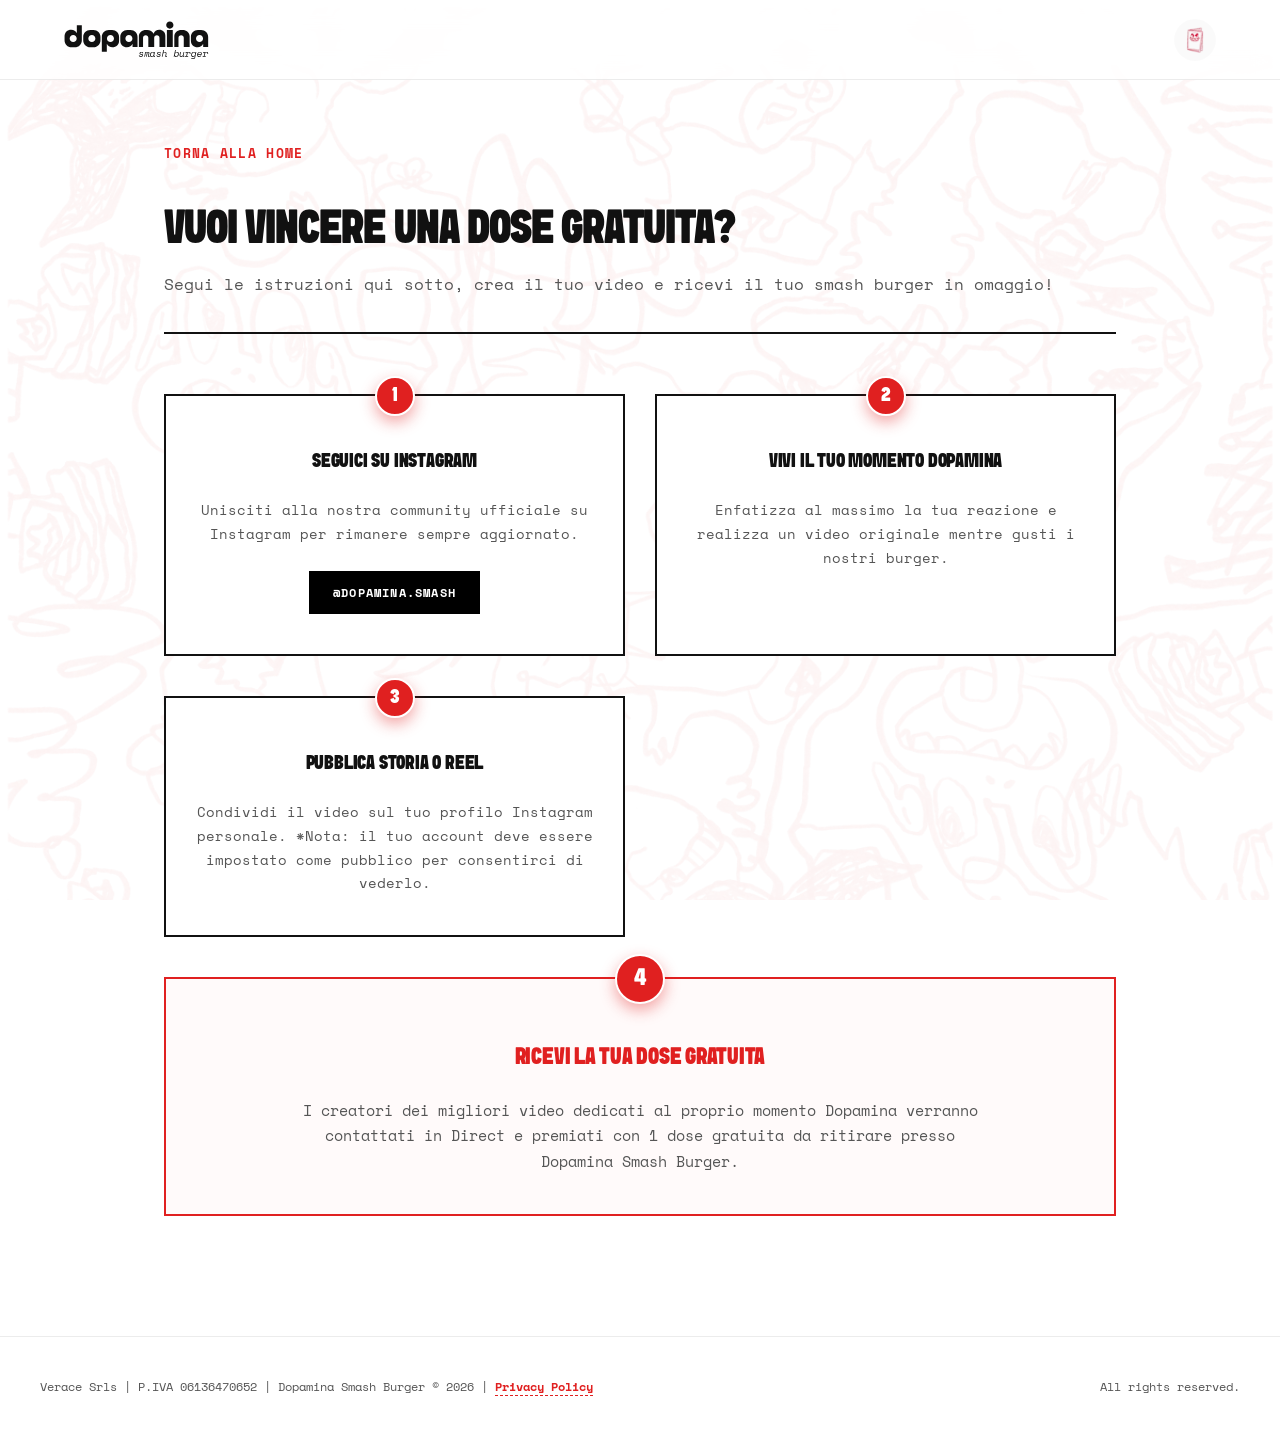
==== commit a2a892bb: "refactor: improve modal accessibility and standardize asset paths with absolute URLs" ====
--- a/contest.html
+++ b/contest.html
@@ -32,14 +32,10 @@
     <noscript><link href="https://fonts.googleapis.com/css2?family=Space+Mono:ital,wght@0,400;0,700;1,400;1,700&display=swap" rel="stylesheet"></noscript>
 
     <!-- Preload custom local font to prevent layout shifts -->
-    <link rel="preload" href="assets/fonts/Sink-Regular.woff2" as="font" type="font/woff2" crossorigin>
-
-    <!-- Preload heavy background assets to prevent layout/visual flash -->
-    <link rel="preload" as="image" href="assets/bg-chat.webp">
+    <link rel="preload" href="/assets/fonts/Sink-Regular.woff2" as="font" type="font/woff2" crossorigin>
 
     <!-- Core CSS -->
-    <link rel="preload" href="index.min.css?v=2" as="style" onload="this.onload=null;this.rel='stylesheet'">
-    <noscript><link rel="stylesheet" href="index.min.css?v=2"></noscript>
+    <link rel="stylesheet" href="index.min.css?v=2">
 </head>
 
 <body class="contest-body">
--- a/index.min.css
+++ b/index.min.css
@@ -1 +1 @@
-@font-face{font-family:'Sink';src:url('assets/fonts/Sink-Regular.woff2') format('woff2');font-weight:normal;font-style:normal;font-display:swap;}:root{--color-bg-pure:#FFFFFF;--color-bg-ice:#FAFAFA;--color-bg-dark:#000000;--color-text-main:#111111;--color-text-muted:#555555;--color-text-white:#FFFFFF;--color-accent:#E02020;--color-accent-hover:#C01010;--color-border:#111111;--color-glass-bg:rgba(255,255,255,0.75);--font-primary:'Space Mono',monospace;--font-heading:'Sink',sans-serif;--header-height:80px;--max-width:1200px;--transition-smooth:all 0.4s cubic-bezier(0.25,0.8,0.25,1);--transition-fast:all 0.2s ease;}*{box-sizing:border-box;margin:0;padding:0;}html{scroll-behavior:smooth;font-family:var(--font-primary);color:var(--color-text-main);background-color:var(--color-bg-pure);overflow-x:hidden;}body{position:relative;overflow-x:hidden;line-height:1.6;}body::before{content:'';position:fixed;top:0;left:0;width:100%;height:100%;z-index:-1;background-color:var(--color-bg-pure);background-image:url('assets/bg-chat.webp');background-repeat:no-repeat;background-size:cover;background-position:center top;pointer-events:none;}a{color:inherit;text-decoration:none;transition:var(--transition-fast);}img{max-width:100%;height:auto;display:block;}section{position:relative;padding:100px 24px;overflow:hidden;}.section-container{max-width:var(--max-width);margin:0 auto;position:relative;z-index:2;}.text-accent{color:var(--color-accent) !important;}.watermark-wrapper{position:absolute;top:0;left:0;width:100%;height:100%;overflow:hidden;pointer-events:none;z-index:1;}.trippy-watermark-container{display:none;position:absolute;top:50%;left:50%;width:120vw;height:120vw;pointer-events:none;transform:translate(-50%,-50%);z-index:1;opacity:0.05;background-image:url('assets/smash-footer.webp');background-repeat:repeat;background-size:600px;animation:rotateWatermark 90s linear infinite;mix-blend-mode:multiply;}@keyframes rotateWatermark{0%{transform:translate(-50%,-50%) rotate(0deg);}100%{transform:translate(-50%,-50%) rotate(360deg);}}.sticky-header{position:fixed;top:0;left:0;width:100%;height:var(--header-height);background-color:var(--color-glass-bg);backdrop-filter:blur(12px);-webkit-backdrop-filter:blur(12px);border-bottom:1px solid rgba(17,17,17,0.08);z-index:1000;transition:var(--transition-smooth);}.header-container{max-width:var(--max-width);height:100%;margin:0 auto;padding:0 24px;display:flex;justify-content:space-between;align-items:center;}.header-logo{display:flex;align-items:center;height:100%;}.header-logo .logo-svg{height:38px;width:145px;display:block;color:var(--color-text-main);transition:var(--transition-fast);}.header-logo:hover .logo-svg{color:var(--color-accent);}.desktop-nav{display:flex;gap:40px;align-items:center;}.nav-link{font-family:var(--font-heading);font-size:15px;letter-spacing:1px;font-weight:500;color:var(--color-text-main);position:relative;padding:6px 0;}.nav-link::after{content:'';position:absolute;bottom:0;left:0;width:0;height:2px;background-color:var(--color-accent);transition:var(--transition-fast);}.nav-link:hover{color:var(--color-accent);}.nav-link:hover::after,.nav-link.active::after{width:100%;}.nav-link.active{color:var(--color-accent);}.header-cta{display:flex;align-items:center;gap:20px;}.lang-switch-btn{background:none;border:2px solid transparent;padding:0;cursor:pointer;display:flex;align-items:center;justify-content:center;width:42px;height:42px;border-radius:50%;transition:all 0.3s cubic-bezier(0.25,0.8,0.25,1);background-color:rgba(17,17,17,0.02);}.lang-switch-btn:hover{transform:scale(1.08);background-color:rgba(224,32,32,0.08);border-color:rgba(224,32,32,0.2);}.lang-switch-btn.eng-active{background-color:rgba(224,32,32,0.05);border-color:var(--color-accent);box-shadow:0 0 12px rgba(224,32,32,0.15);}.lang-icon{width:26px;height:26px;object-fit:contain;transition:transform 0.3s ease;}.lang-switch-btn:hover .lang-icon{transform:rotate(8deg);}.cta-button{display:inline-block;background-color:var(--color-accent);color:var(--color-text-white);font-family:var(--font-primary);font-weight:700;font-size:14px;letter-spacing:0.5px;padding:12px 24px;border:1px solid var(--color-accent);cursor:pointer;transition:var(--transition-smooth);}.cta-button:hover{background-color:var(--color-text-main);border-color:var(--color-text-main);transform:translateY(-2px);box-shadow:0 6px 20px rgba(224,32,32,0.2);}.hero-section{min-height:100vh;padding-top:calc(var(--header-height) + 60px);display:flex;align-items:center;background-color:var(--color-bg-pure);}.hero-container{display:grid;grid-template-columns:1.2fr 0.8fr;gap:40px;align-items:center;max-width:var(--max-width);margin:0 auto;width:100%;}.hero-text-block{display:flex;flex-direction:column;justify-content:center;}.hero-title{font-family:var(--font-heading);font-weight:700;font-size:clamp(36px,5vw,68px);line-height:1.1;letter-spacing:3px;margin-bottom:24px;display:flex;flex-direction:column;}.trip-line{color:var(--color-text-main);}.hero-subtitle{font-size:16px;font-weight:400;color:var(--color-text-muted);margin-bottom:40px;max-width:540px;}.hero-actions{display:flex;gap:16px;}.btn{display:inline-block;padding:16px 32px;font-family:var(--font-primary);font-weight:700;font-size:14px;letter-spacing:0.5px;text-align:center;cursor:pointer;transition:var(--transition-smooth);}.btn-filled{background-color:var(--color-accent);color:var(--color-text-white);border:1px solid var(--color-accent);}.btn-filled:hover{background-color:var(--color-text-main);border-color:var(--color-text-main);transform:translateY(-3px);box-shadow:0 10px 25px rgba(224,32,32,0.25);}.btn-outline{background-color:transparent;color:var(--color-text-main);border:2px solid var(--color-border);}.btn-outline:hover{background-color:var(--color-text-main);color:var(--color-text-white);transform:translateY(-3px);}.hero-visual-block{display:flex;justify-content:flex-end;align-items:center;}.burger-float-wrapper{position:relative;max-width:480px;width:100%;}.hero-burger-img{width:100%;height:auto;aspect-ratio:9 / 16;filter:drop-shadow(0 20px 40px rgba(0,0,0,0.15));animation:floatBurger 6s ease-in-out infinite;transition:transform 0.1s ease-out;will-change:transform;}@keyframes floatBurger{0%{transform:translateY(0px) rotate(0deg);}50%{transform:translateY(-15px) rotate(1.5deg);}100%{transform:translateY(0px) rotate(0deg);}}.menu-section{background-color:transparent;padding-top:120px;padding-bottom:120px;}.menu-section .trippy-watermark-container{display:none;}.menu-header{text-align:center;margin-bottom:60px;}.menu-title{font-family:var(--font-primary);font-weight:700;font-size:48px;letter-spacing:-1px;margin-bottom:16px;position:relative;display:inline-block;}.menu-title::after{content:'';position:absolute;bottom:-8px;left:50%;width:60px;height:4px;background-color:var(--color-accent);transform:translateX(-50%);}.menu-desc{font-size:16px;color:var(--color-text-muted);max-width:600px;margin:16px auto 0;}.category-tabs{display:flex;justify-content:center;flex-wrap:wrap;gap:12px;margin-bottom:80px;padding:10px;background:rgba(255,255,255,0.5);border:1px solid rgba(17,17,17,0.05);border-radius:4px;}.tab-link{font-family:var(--font-heading);font-size:13px;letter-spacing:0.5px;font-weight:600;padding:10px 20px;color:var(--color-text-main);background-color:var(--color-bg-pure);border:1px solid rgba(17,17,17,0.1);transition:var(--transition-smooth);}.tab-link:hover,.tab-link.active{background-color:var(--color-text-main);color:var(--color-text-white);border-color:var(--color-text-main);}.menu-categories-container{display:flex;flex-direction:column;gap:80px;}.menu-category{scroll-margin-top:100px;}.category-header-line{display:flex;align-items:center;gap:15px;border-bottom:1.5px solid var(--color-border);padding-bottom:12px;margin-bottom:40px;}.category-icon{height:32px;width:auto;aspect-ratio:1 / 1;object-fit:contain;filter:drop-shadow(0 2px 4px rgba(0,0,0,0.05));}.category-name{font-family:var(--font-heading);font-size:28px;letter-spacing:1px;text-transform:uppercase;color:var(--color-accent);}.category-items-grid{display:grid;grid-template-columns:1fr;gap:32px;}.menu-item-row{position:relative;display:flex;gap:30px;align-items:center;background-color:var(--color-bg-pure);border:1px solid rgba(17,17,17,0.05);padding:24px;transition:var(--transition-smooth);}.menu-item-row:hover{transform:translateY(-4px);box-shadow:0 15px 35px rgba(0,0,0,0.05);border-color:rgba(17,17,17,0.15);}.item-visual-preview{width:90px;height:90px;flex-shrink:0;display:flex;align-items:center;justify-content:center;position:relative;border-radius:50%;background:rgba(224,32,32,0.03);border:1px dashed rgba(224,32,32,0.18);transition:var(--transition-smooth);}.item-popup-img{width:100%;height:auto;max-width:100%;object-fit:contain;transform:scale(1) rotate(0deg);transition:var(--transition-smooth);filter:drop-shadow(0 4px 8px rgba(0,0,0,0.08));z-index:10;}.menu-item-row:hover .item-visual-preview{background:rgba(224,32,32,0.08);border-color:var(--color-accent);}.menu-item-row:hover .item-popup-img{transform:scale(1.12) translateY(-4px) rotate(-2deg);filter:drop-shadow(0 10px 20px rgba(224,32,32,0.2));}.item-text{flex-grow:1;}.item-meta{display:flex;justify-content:space-between;align-items:flex-start;margin-bottom:8px;flex-wrap:wrap;gap:10px;}.item-name{font-family:var(--font-primary);font-weight:700;font-size:20px;color:var(--color-text-main);}.item-prices{display:flex;gap:20px;flex-wrap:wrap;}.price-tier{font-size:13px;color:var(--color-text-muted);}.price-val{font-family:var(--font-primary);font-weight:700;color:var(--color-accent);font-size:16px;margin-left:4px;}.item-ingredients{font-family:var(--font-primary);font-weight:400;font-size:13px;color:var(--color-text-muted);}.special-menu-card{position:relative;background-color:var(--color-text-main);color:var(--color-text-white);border:2px dashed var(--color-accent);padding:30px;margin-top:20px;transition:var(--transition-smooth);overflow:hidden;}.special-menu-card::before{content:'';position:absolute;top:0;left:0;width:6px;height:100%;background-color:var(--color-accent);}.special-badge{display:inline-block;background-color:var(--color-accent);color:var(--color-text-white);font-size:11px;font-weight:700;padding:4px 10px;letter-spacing:0.5px;margin-bottom:16px;text-transform:uppercase;}.special-card-content{display:grid;grid-template-columns:1.3fr 0.7fr;gap:20px;align-items:center;}.special-menu-title{font-family:var(--font-primary);font-weight:700;font-size:24px;letter-spacing:-0.5px;margin-bottom:8px;color:var(--color-text-white);}.special-menu-desc{font-size:13px;color:rgba(255,255,255,0.7);margin-bottom:12px;}.special-menu-option{font-size:12px;color:rgba(255,255,255,0.6);}.option-price{font-weight:700;color:var(--color-accent);}.special-card-right{display:flex;flex-direction:column;align-items:flex-end;justify-content:center;position:relative;}.special-price{font-family:var(--font-primary);font-weight:700;font-size:32px;color:var(--color-accent);margin-bottom:10px;}.special-img-wrapper{width:110px;height:110px;border-radius:50%;background:rgba(255,255,255,0.04);border:1px dashed rgba(255,255,255,0.15);display:flex;align-items:center;justify-content:center;transition:var(--transition-smooth);}.special-menu-img{width:95%;height:auto;object-fit:contain;filter:drop-shadow(0 6px 12px rgba(0,0,0,0.25));transform:scale(1) rotate(0deg);transition:var(--transition-smooth);z-index:2;}.special-menu-card:hover{border-color:var(--color-text-white);}.special-menu-card:hover .special-img-wrapper{border-color:var(--color-accent);background:rgba(224,32,32,0.08);}.special-menu-card:hover .special-menu-img{transform:scale(1.1) rotate(-3deg);filter:drop-shadow(0 10px 20px rgba(224,32,32,0.25));}.compact-categories-grid{display:grid;grid-template-columns:repeat(auto-fit,minmax(250px,1fr));gap:40px;margin-top:40px;}.compact-items-list{display:flex;flex-direction:column;gap:16px;}.compact-item{background-color:var(--color-bg-pure);border:1px solid rgba(17,17,17,0.03);padding:16px 20px;transition:var(--transition-fast);}.compact-item:hover{border-color:var(--color-accent);transform:translateX(4px);}.compact-meta{display:flex;justify-content:space-between;align-items:center;gap:15px;}.compact-name{font-size:14px;font-weight:500;color:var(--color-text-main);}.compact-price{font-family:var(--font-primary);font-weight:700;color:var(--color-accent);font-size:15px;}.vibe-section{background-color:var(--color-bg-dark);color:var(--color-text-white);padding-top:140px;padding-bottom:140px;}.vibe-watermark{position:absolute;top:50%;left:50%;transform:translate(-50%,-50%);width:130%;height:130%;background-image:url('assets/smash-footer.webp');background-repeat:repeat;background-size:600px;opacity:0.07;filter:drop-shadow(0 0 10px rgba(224,32,32,0.4));animation:slowPan 45s linear infinite;pointer-events:none;z-index:1;}@keyframes slowPan{0%{background-position:0 0;}100%{background-position:120px 120px;}}.vibe-content-wrapper{z-index:2;}.vibe-header{margin-bottom:60px;}.vibe-title{font-family:var(--font-primary);font-weight:700;font-size:48px;letter-spacing:-1px;color:var(--color-text-white);}.vibe-subtitle{font-family:var(--font-heading);font-size:14px;letter-spacing:2px;font-weight:600;}.vibe-grid{display:grid;grid-template-columns:1fr 1fr;gap:60px;align-items:center;}.vibe-text-col{display:flex;flex-direction:column;gap:24px;}.vibe-text{font-size:16px;color:rgba(255,255,255,0.85);}.vibe-text strong{color:var(--color-accent);}.highlight{border-bottom:2px solid var(--color-accent);color:var(--color-text-white);padding-bottom:2px;}.vibe-visual-col{display:flex;justify-content:center;}.image-gallery-container{position:relative;display:flex;gap:20px;width:100%;max-width:480px;}.vibe-gallery-img{width:calc(50% - 10px);height:320px;aspect-ratio:3 / 2;object-fit:cover;border:1px solid rgba(255,255,255,0.1);filter:grayscale(1) contrast(1.1);transition:var(--transition-smooth);}.vibe-gallery-img:hover{filter:grayscale(0) contrast(1);transform:scale(1.03);box-shadow:0 15px 30px rgba(224,32,32,0.15);border-color:var(--color-accent);}.location-section{background-color:transparent;padding-top:120px;padding-bottom:120px;}.location-grid{display:grid;grid-template-columns:0.9fr 1.1fr;gap:60px;align-items:center;}.location-title{font-family:var(--font-primary);font-weight:700;font-size:42px;letter-spacing:-1px;margin-bottom:40px;}.info-rows-container{display:flex;flex-direction:column;gap:32px;}.info-item{border-left:3px solid var(--color-border);padding-left:20px;}.info-item:hover{border-left-color:var(--color-accent);}.info-label{font-family:var(--font-heading);font-size:13px;letter-spacing:1px;color:var(--color-accent);margin-bottom:6px;text-transform:uppercase;}.info-value{font-size:15px;color:var(--color-text-muted);}.info-link{border-bottom:1px solid transparent;}.info-link:hover{color:var(--color-accent);border-bottom-color:var(--color-accent);}.location-map-block{position:relative;width:100%;height:400px;border:1px solid var(--color-border);}#map-container{width:100%;height:100%;filter:grayscale(1) invert(0.9) contrast(1.2);transition:var(--transition-smooth);}#map-container:hover{filter:grayscale(0.2) invert(0) contrast(1);}.footer-graphic-container{width:100%;display:flex;justify-content:center;align-items:center;background-color:transparent;padding:60px 0 0 0;overflow:hidden;}.footer-illustration{width:100%;max-width:1000px;height:auto !important;aspect-ratio:1931 / 548;display:block;opacity:1;filter:drop-shadow(0 4px 10px rgba(224,32,32,0.05));padding:0 24px;}.main-footer{background-color:transparent;border-top:1px solid rgba(17,17,17,0.08);padding:40px 24px;}.footer-container{max-width:var(--max-width);margin:0 auto;}.footer-bottom-line{display:flex;justify-content:space-between;align-items:center;font-size:12px;color:var(--color-text-muted);flex-wrap:wrap;gap:15px;}.mobile-sticky-bar{position:fixed;bottom:0;left:0;width:100%;background-color:var(--color-bg-pure);box-shadow:0 -8px 25px rgba(0,0,0,0.1);padding:14px 20px;z-index:999;display:none;}.mobile-cta-btn{display:block;width:100%;background-color:var(--color-accent);color:var(--color-text-white);font-family:var(--font-primary);font-weight:700;font-size:14px;letter-spacing:0.5px;text-align:center;padding:16px;border:none;cursor:pointer;box-shadow:0 4px 15px rgba(224,32,32,0.3);}.mobile-cta-btn:active{background-color:var(--color-accent-hover);transform:scale(0.98);}.hamburger-btn{display:none;flex-direction:column;justify-content:space-between;width:26px;height:18px;background:none;border:none;cursor:pointer;padding:0;z-index:1100;}.hamburger-bar{width:100%;height:2px;background-color:var(--color-text-main);transition:var(--transition-smooth);border-radius:2px;}.hamburger-btn.active .hamburger-bar:nth-child(1){transform:translateY(8px) rotate(45deg);}.hamburger-btn.active .hamburger-bar:nth-child(2){opacity:0;}.hamburger-btn.active .hamburger-bar:nth-child(3){transform:translateY(-8px) rotate(-45deg);}.mobile-menu{position:fixed;top:var(--header-height);left:0;width:100%;height:calc(100vh - var(--header-height));background-color:rgba(255,255,255,0.98);backdrop-filter:blur(15px);-webkit-backdrop-filter:blur(15px);z-index:1050;display:flex;justify-content:center;align-items:center;transform:translateX(100%);transition:var(--transition-smooth);border-top:1px solid rgba(17,17,17,0.05);}.mobile-menu.active{transform:translateX(0);}.mobile-nav{display:flex;flex-direction:column;align-items:center;gap:32px;width:100%;padding:40px;}.mobile-nav-link{font-family:var(--font-heading);font-size:24px;font-weight:600;letter-spacing:1.5px;color:var(--color-text-main);transition:var(--transition-fast);}.mobile-nav-link:hover{color:var(--color-accent);}.mobile-nav-cta{display:inline-block;background-color:var(--color-accent);color:var(--color-text-white);font-family:var(--font-primary);font-weight:700;font-size:16px;letter-spacing:0.5px;padding:14px 40px;border:1px solid var(--color-accent);cursor:pointer;transition:var(--transition-smooth);text-align:center;margin-top:10px;}.mobile-nav-cta:hover{background-color:var(--color-text-main);border-color:var(--color-text-main);}body.mobile-menu-open{overflow:hidden;}@media (max-width:992px){:root{--header-height:70px;}section{padding:80px 20px;}.sticky-header{background-color:rgba(255,255,255,0.9);}.desktop-nav{display:none;}.header-cta{display:flex;align-items:center;gap:12px;}.header-cta .cta-button{display:none;}.hamburger-btn{display:flex;}.hero-container{grid-template-columns:1fr;text-align:center;gap:60px;}.hero-text-block{align-items:center;}.hero-actions{width:100%;justify-content:center;}.hero-visual-block{justify-content:center;}.hero-title{align-items:center;}.vibe-grid{grid-template-columns:1fr;gap:50px;}.location-grid{grid-template-columns:1fr;gap:50px;}.location-title{text-align:center;}.info-item{border-left:none;border-top:2px solid var(--color-border);padding-left:0;padding-top:15px;text-align:center;}}@media (max-width:768px){.hero-title{font-size:clamp(24px,8vw,36px);letter-spacing:1px;}.menu-title,.vibe-title{font-size:34px;}.location-title{font-size:30px;margin-bottom:24px;}.hero-subtitle{font-size:14px;}.hero-actions{flex-direction:column;width:100%;gap:12px;}.btn{width:100%;padding:14px 20px;}.menu-item-row{flex-direction:column;text-align:center;gap:20px;}.item-visual-preview{margin:0 auto;}.item-meta{flex-direction:column;align-items:center;gap:6px;}.item-prices{justify-content:center;}.special-menu-card{display:flex;flex-direction:column;align-items:center;}.special-card-content{width:100%;grid-template-columns:1fr;text-align:center;}.special-card-right{align-items:center;}.mobile-sticky-bar{display:none;}body{padding-bottom:0;}}.delivery-modal{position:fixed;top:0;left:0;width:100%;height:100%;z-index:2000;display:flex;align-items:center;justify-content:center;opacity:0;pointer-events:none;transition:opacity 0.35s cubic-bezier(0.25,0.8,0.25,1);}.delivery-modal.modal-active{opacity:1;pointer-events:auto;}.modal-overlay{position:absolute;top:0;left:0;width:100%;height:100%;background-color:rgba(0,0,0,0.7);backdrop-filter:blur(8px);-webkit-backdrop-filter:blur(8px);}.modal-content{position:relative;background-color:var(--color-bg-pure);border:2px solid var(--color-border);padding:40px;width:90%;max-width:500px;z-index:2001;text-align:center;transform:scale(0.9);transition:transform 0.35s cubic-bezier(0.25,0.8,0.25,1);box-shadow:0 30px 60px rgba(0,0,0,0.25);}.delivery-modal.modal-active .modal-content{transform:scale(1);}.modal-close-btn{position:absolute;top:15px;right:20px;font-size:32px;background:none;border:none;cursor:pointer;color:var(--color-text-main);transition:var(--transition-fast);line-height:1;}.modal-close-btn:hover{color:var(--color-accent);}.modal-title{font-family:var(--font-heading);font-size:26px;letter-spacing:1px;margin-bottom:8px;color:var(--color-text-main);}.modal-subtitle{font-size:13px;color:var(--color-text-muted);margin-bottom:30px;}.delivery-options-grid{display:grid;grid-template-columns:1fr 1fr;gap:20px;}.delivery-card{display:flex;flex-direction:column;align-items:center;justify-content:center;padding:30px 16px;border:2px solid var(--color-border);transition:var(--transition-smooth);background-color:var(--color-bg-ice);}.glovo-card:hover{border-color:#FFC244;background-color:rgba(255,194,68,0.05);transform:translateY(-4px);box-shadow:0 12px 24px rgba(255,194,68,0.2);}.deliveroo-card:hover{border-color:#00CDBC;background-color:rgba(0,205,188,0.05);transform:translateY(-4px);box-shadow:0 12px 24px rgba(0,205,188,0.2);}.delivery-logo-container{height:40px;display:flex;align-items:center;justify-content:center;margin-bottom:16px;}.delivery-brand-text{font-family:var(--font-heading);font-weight:700;font-size:22px;letter-spacing:2px;}.glovo-card .delivery-brand-text{color:#FFC244;}.deliveroo-card .delivery-brand-text{color:#00CDBC;}.delivery-action-text{font-family:var(--font-primary);font-size:12px;font-weight:700;color:var(--color-text-main);transition:var(--transition-fast);}.glovo-card:hover .delivery-action-text{color:var(--color-accent);}.deliveroo-card:hover .delivery-action-text{color:var(--color-accent);}body.modal-open{overflow:hidden;}@media (max-width:480px){.delivery-options-grid{grid-template-columns:1fr;gap:15px;}.modal-content{padding:35px 20px;}}.privacy-page{position:relative;z-index:2;padding-top:calc(var(--header-height) + 60px);padding-bottom:100px;background-color:transparent;}.privacy-container{max-width:800px;margin:0 auto;padding:0 24px;}.privacy-back-link{display:inline-flex;align-items:center;gap:10px;font-family:var(--font-primary);font-size:13px;font-weight:700;color:var(--color-accent);letter-spacing:0.1em;margin-bottom:40px;transition:var(--transition-fast);}.privacy-back-link:hover{color:var(--color-text-main);}.privacy-back-link svg{transition:var(--transition-fast);}.privacy-back-link:hover svg{transform:scaleX(-1) translateX(-4px) !important;}.privacy-title-block{margin-bottom:50px;border-bottom:2px solid var(--color-text-main);padding-bottom:30px;}.privacy-title{font-family:var(--font-heading);font-size:clamp(32px,5vw,54px);font-weight:normal;text-transform:uppercase;line-height:1.1;margin-bottom:15px;letter-spacing:-0.02em;}.privacy-subtitle{font-family:var(--font-primary);font-size:clamp(14px,2.5vw,18px);color:var(--color-text-muted);}.privacy-content{font-family:var(--font-primary);font-size:15px;line-height:1.8;color:var(--color-text-main);}.privacy-content p{margin-bottom:25px;}.privacy-content h2{font-family:var(--font-heading);font-size:clamp(20px,3.5vw,28px);font-weight:normal;text-transform:uppercase;margin-top:50px;margin-bottom:20px;line-height:1.2;border-top:1px solid rgba(0,0,0,0.1);padding-top:30px;}.privacy-content h3{font-family:var(--font-primary);font-size:18px;font-weight:700;margin-top:35px;margin-bottom:15px;}.privacy-content ul{margin-bottom:30px;padding-left:20px;list-style-type:square;}.privacy-content li{margin-bottom:10px;}.privacy-content strong{font-weight:700;}.info-link{color:var(--color-accent);font-weight:700;border-bottom:1px dashed var(--color-accent);transition:var(--transition-fast);}.info-link:hover{color:var(--color-text-main);border-bottom-color:var(--color-text-main);}.promo-modal{position:fixed;top:0;left:0;width:100%;height:100%;z-index:2500;display:flex;align-items:center;justify-content:center;opacity:0;pointer-events:none;transition:opacity 0.4s cubic-bezier(0.25,0.8,0.25,1);}.promo-modal.modal-active{opacity:1;pointer-events:auto;}.promo-overlay{position:absolute;top:0;left:0;width:100%;height:100%;background-color:rgba(0,0,0,0.75);backdrop-filter:blur(10px);-webkit-backdrop-filter:blur(10px);}.promo-content{position:relative;background:linear-gradient(135deg,rgba(0,0,0,0.6) 0%,rgba(17,17,17,0.85) 100%),url('assets/bg-popup.webp') center/cover no-repeat;border:3px solid var(--color-accent);padding:60px 40px;width:90%;max-width:550px;min-height:380px;z-index:2501;display:flex;align-items:center;justify-content:center;text-align:center;transform:scale(0.85);transition:transform 0.4s cubic-bezier(0.25,0.8,0.25,1);box-shadow:0 40px 80px rgba(0,0,0,0.5),0 0 40px rgba(224,32,32,0.25);}.promo-modal.modal-active .promo-content{transform:scale(1);}.promo-close-btn{position:absolute;top:15px;right:20px;font-size:36px;font-weight:300;color:var(--color-text-white);background:none;border:none;cursor:pointer;line-height:1;transition:var(--transition-fast);z-index:10;}.promo-close-btn:hover{color:var(--color-accent);transform:scale(1.1);}.promo-inner{width:100%;}.promo-title{font-family:var(--font-heading);font-size:clamp(24px,4.5vw,36px);font-weight:normal;text-transform:uppercase;color:var(--color-text-white);line-height:1.2;margin-bottom:30px;letter-spacing:-0.01em;text-shadow:0 4px 12px rgba(0,0,0,0.8);}.promo-cta-btn{display:inline-block;background-color:var(--color-accent);color:var(--color-text-white);font-family:var(--font-primary);font-size:14px;font-weight:700;letter-spacing:0.15em;padding:18px 45px;text-transform:uppercase;border-radius:0;border:2px solid transparent;box-shadow:0 10px 25px rgba(224,32,32,0.3);transition:var(--transition-smooth);}.promo-cta-btn:hover{background-color:var(--color-text-white);color:var(--color-bg-dark);transform:translateY(-3px);box-shadow:0 15px 30px rgba(255,255,255,0.2);}.contest-body{background-color:transparent;}.contest-page{position:relative;z-index:2;padding-top:calc(var(--header-height) + 60px);padding-bottom:120px;background-color:transparent;}.contest-container{max-width:1000px;margin:0 auto;padding:0 24px;}.contest-back-link{display:inline-flex;align-items:center;gap:10px;font-family:var(--font-primary);font-size:13px;font-weight:700;color:var(--color-accent);letter-spacing:0.1em;margin-bottom:40px;transition:var(--transition-fast);}.contest-back-link:hover{color:var(--color-text-main);}.contest-back-link svg{transition:var(--transition-fast);}.contest-back-link:hover svg{transform:scaleX(-1) translateX(-4px) !important;}.contest-title-block{margin-bottom:60px;border-bottom:2px solid var(--color-text-main);padding-bottom:35px;}.contest-title{font-family:var(--font-heading);font-size:clamp(28px,4.5vw,48px);font-weight:normal;text-transform:uppercase;line-height:1.1;margin-bottom:15px;letter-spacing:-0.02em;}.contest-subtitle{font-family:var(--font-primary);font-size:clamp(14px,2.5vw,16px);color:var(--color-text-muted);}.contest-steps-grid{display:grid;grid-template-columns:repeat(2,1fr);gap:40px 30px;margin-top:20px;}.contest-step-card{position:relative;background-color:var(--color-bg-pure);border:2px solid var(--color-border);padding:50px 30px 40px 30px;display:flex;flex-direction:column;align-items:center;text-align:center;transition:var(--transition-smooth);}.contest-step-card:hover{transform:translateY(-8px);box-shadow:0 20px 40px rgba(0,0,0,0.08);border-color:var(--color-accent);}.contest-step-badge{position:absolute;top:-20px;left:50%;transform:translateX(-50%);background-color:var(--color-accent);color:var(--color-text-white);font-family:var(--font-heading);font-size:20px;width:40px;height:40px;border-radius:50%;display:flex;align-items:center;justify-content:center;box-shadow:0 6px 15px rgba(224,32,32,0.4);border:2px solid var(--color-text-white);}.contest-step-title{font-family:var(--font-heading);font-size:20px;font-weight:normal;text-transform:uppercase;margin-bottom:20px;letter-spacing:-0.01em;}.contest-step-desc{font-family:var(--font-primary);font-size:14px;line-height:1.7;color:var(--color-text-muted);flex-grow:1;}.contest-step-btn{display:inline-block;margin-top:25px;background-color:var(--color-bg-dark);color:var(--color-text-white);font-family:var(--font-primary);font-size:12px;font-weight:700;padding:12px 24px;text-transform:uppercase;letter-spacing:0.1em;transition:var(--transition-fast);}.contest-step-btn:hover{background-color:var(--color-accent);transform:translateY(-2px);}.contest-step-card.highlight-card{grid-column:span 2;border-color:var(--color-accent);background-color:rgba(224,32,32,0.02);padding:60px 40px 40px 40px;}.contest-step-card.highlight-card:hover{box-shadow:0 25px 50px rgba(224,32,32,0.1);}.contest-step-card.highlight-card .contest-step-badge{top:-25px;width:50px;height:50px;font-size:24px;}.contest-step-card.highlight-card .contest-step-title{font-size:24px;color:var(--color-accent);}.contest-step-card.highlight-card .contest-step-desc{max-width:700px;font-size:15px;}@media (max-width:768px){.contest-steps-grid{grid-template-columns:1fr;gap:40px;}.contest-step-card.highlight-card{grid-column:span 1;padding:50px 24px 35px 24px;}}.leaflet-bar{border:2px solid var(--color-border) !important;border-radius:4px !important;box-shadow:0 4px 12px rgba(0,0,0,0.08) !important;overflow:hidden;}.leaflet-bar a{background-color:var(--color-bg-pure) !important;color:var(--color-text-main) !important;border-bottom:2px solid var(--color-border) !important;transition:var(--transition-smooth);}.leaflet-bar a:last-child{border-bottom:none !important;}.leaflet-bar a:hover{background-color:var(--color-accent) !important;color:var(--color-text-white) !important;}.leaflet-popup-content-wrapper{background-color:var(--color-bg-pure) !important;color:var(--color-text-main) !important;border:2px solid var(--color-border) !important;border-radius:4px !important;box-shadow:0 10px 30px rgba(0,0,0,0.12) !important;font-family:var(--font-heading) !important;}.leaflet-popup-tip{background-color:var(--color-bg-pure) !important;border:2px solid var(--color-border) !important;box-shadow:none !important;}.leaflet-popup-close-button{color:var(--color-text-muted) !important;font-size:16px !important;padding:6px 8px 0 0 !important;transition:var(--transition-smooth);}.leaflet-popup-close-button:hover{color:var(--color-accent) !important;}+@font-face{font-family:'Sink';src:url('/assets/fonts/Sink-Regular.woff2') format('woff2');font-weight:100 900;font-style:normal;font-display:swap;}:root{--color-bg-pure:#FFFFFF;--color-bg-ice:#FAFAFA;--color-bg-dark:#000000;--color-text-main:#111111;--color-text-muted:#555555;--color-text-white:#FFFFFF;--color-accent:#E02020;--color-accent-hover:#C01010;--color-border:#111111;--color-glass-bg:rgba(255,255,255,0.75);--font-primary:'Space Mono',monospace;--font-heading:'Sink',sans-serif;--header-height:80px;--max-width:1200px;--transition-smooth:all 0.4s cubic-bezier(0.25,0.8,0.25,1);--transition-fast:all 0.2s ease;}*{box-sizing:border-box;margin:0;padding:0;}html{scroll-behavior:smooth;font-family:var(--font-primary);color:var(--color-text-main);background-color:var(--color-bg-pure);overflow-x:hidden;}body{position:relative;overflow-x:hidden;line-height:1.6;}body::before{content:'';position:fixed;top:0;left:0;width:100%;height:100%;z-index:-1;background-color:var(--color-bg-pure);background-image:url('/assets/bg-chat.webp');background-repeat:no-repeat;background-size:cover;background-position:center top;pointer-events:none;}a{color:inherit;text-decoration:none;transition:var(--transition-fast);}img{max-width:100%;height:auto;display:block;}section{position:relative;padding:100px 24px;overflow:hidden;}.section-container{max-width:var(--max-width);margin:0 auto;position:relative;z-index:2;}.text-accent{color:var(--color-accent) !important;}.watermark-wrapper{position:absolute;top:0;left:0;width:100%;height:100%;overflow:hidden;pointer-events:none;z-index:1;}.trippy-watermark-container{display:none;position:absolute;top:50%;left:50%;width:120vw;height:120vw;pointer-events:none;transform:translate(-50%,-50%);z-index:1;opacity:0.05;background-image:url('/assets/smash-footer.webp');background-repeat:repeat;background-size:600px;animation:rotateWatermark 90s linear infinite;mix-blend-mode:multiply;}@keyframes rotateWatermark{0%{transform:translate(-50%,-50%) rotate(0deg);}100%{transform:translate(-50%,-50%) rotate(360deg);}}.sticky-header{position:fixed;top:0;left:0;width:100%;height:var(--header-height);background-color:var(--color-glass-bg);backdrop-filter:blur(12px);-webkit-backdrop-filter:blur(12px);border-bottom:1px solid rgba(17,17,17,0.08);z-index:1000;transition:var(--transition-smooth);}.header-container{max-width:var(--max-width);height:100%;margin:0 auto;padding:0 24px;display:flex;justify-content:space-between;align-items:center;}.header-logo{display:flex;align-items:center;height:100%;}.header-logo .logo-svg{height:38px;width:145px;display:block;color:var(--color-text-main);transition:var(--transition-fast);}.header-logo:hover .logo-svg{color:var(--color-accent);}.desktop-nav{display:flex;gap:40px;align-items:center;}.nav-link{font-family:var(--font-heading);font-size:15px;letter-spacing:1px;font-weight:500;color:var(--color-text-main);position:relative;padding:6px 0;}.nav-link::after{content:'';position:absolute;bottom:0;left:0;width:0;height:2px;background-color:var(--color-accent);transition:var(--transition-fast);}.nav-link:hover{color:var(--color-accent);}.nav-link:hover::after,.nav-link.active::after{width:100%;}.nav-link.active{color:var(--color-accent);}.header-cta{display:flex;align-items:center;gap:20px;}.lang-switch-btn{background:none;border:2px solid transparent;padding:0;cursor:pointer;display:flex;align-items:center;justify-content:center;width:42px;height:42px;border-radius:50%;transition:all 0.3s cubic-bezier(0.25,0.8,0.25,1);background-color:rgba(17,17,17,0.02);}.lang-switch-btn:hover{transform:scale(1.08);background-color:rgba(224,32,32,0.08);border-color:rgba(224,32,32,0.2);}.lang-switch-btn.eng-active{background-color:rgba(224,32,32,0.05);border-color:var(--color-accent);box-shadow:0 0 12px rgba(224,32,32,0.15);}.lang-icon{width:26px;height:26px;object-fit:contain;transition:transform 0.3s ease;}.lang-switch-btn:hover .lang-icon{transform:rotate(8deg);}.cta-button{display:inline-block;background-color:var(--color-accent);color:var(--color-text-white);font-family:var(--font-primary);font-weight:700;font-size:14px;letter-spacing:0.5px;padding:12px 24px;border:1px solid var(--color-accent);cursor:pointer;transition:var(--transition-smooth);}.cta-button:hover{background-color:var(--color-text-main);border-color:var(--color-text-main);transform:translateY(-2px);box-shadow:0 6px 20px rgba(224,32,32,0.2);}.hero-section{min-height:100vh;padding-top:calc(var(--header-height) + 60px);display:flex;align-items:center;background-color:var(--color-bg-pure);}.hero-container{display:grid;grid-template-columns:1.2fr 0.8fr;gap:40px;align-items:center;max-width:var(--max-width);margin:0 auto;width:100%;}.hero-text-block{display:flex;flex-direction:column;justify-content:center;}.hero-title{font-family:var(--font-heading);font-weight:700;font-size:clamp(36px,5vw,68px);line-height:1.1;letter-spacing:3px;margin-bottom:24px;display:flex;flex-direction:column;}.trip-line{color:var(--color-text-main);}.hero-subtitle{font-size:16px;font-weight:400;color:var(--color-text-muted);margin-bottom:40px;max-width:540px;}.hero-actions{display:flex;gap:16px;}.btn{display:inline-block;padding:16px 32px;font-family:var(--font-primary);font-weight:700;font-size:14px;letter-spacing:0.5px;text-align:center;cursor:pointer;transition:var(--transition-smooth);}.btn-filled{background-color:var(--color-accent);color:var(--color-text-white);border:1px solid var(--color-accent);}.btn-filled:hover{background-color:var(--color-text-main);border-color:var(--color-text-main);transform:translateY(-3px);box-shadow:0 10px 25px rgba(224,32,32,0.25);}.btn-outline{background-color:transparent;color:var(--color-text-main);border:2px solid var(--color-border);}.btn-outline:hover{background-color:var(--color-text-main);color:var(--color-text-white);transform:translateY(-3px);}.hero-visual-block{display:flex;justify-content:flex-end;align-items:center;}.burger-float-wrapper{position:relative;max-width:480px;width:100%;}.hero-burger-img{width:100%;height:auto;aspect-ratio:9 / 16;filter:drop-shadow(0 20px 40px rgba(0,0,0,0.15));animation:floatBurger 6s ease-in-out infinite;transition:transform 0.1s ease-out;will-change:transform;}@keyframes floatBurger{0%{transform:translateY(0px) rotate(0deg);}50%{transform:translateY(-15px) rotate(1.5deg);}100%{transform:translateY(0px) rotate(0deg);}}.menu-section{background-color:transparent;padding-top:120px;padding-bottom:120px;}.menu-section .trippy-watermark-container{display:none;}.menu-header{text-align:center;margin-bottom:60px;}.menu-title{font-family:var(--font-primary);font-weight:700;font-size:48px;letter-spacing:-1px;margin-bottom:16px;position:relative;display:inline-block;}.menu-title::after{content:'';position:absolute;bottom:-8px;left:50%;width:60px;height:4px;background-color:var(--color-accent);transform:translateX(-50%);}.menu-desc{font-size:16px;color:var(--color-text-muted);max-width:600px;margin:16px auto 0;}.category-tabs{display:flex;justify-content:center;flex-wrap:wrap;gap:12px;margin-bottom:80px;padding:10px;background:rgba(255,255,255,0.5);border:1px solid rgba(17,17,17,0.05);border-radius:4px;}.tab-link{font-family:var(--font-heading);font-size:13px;letter-spacing:0.5px;font-weight:600;padding:10px 20px;color:var(--color-text-main);background-color:var(--color-bg-pure);border:1px solid rgba(17,17,17,0.1);transition:var(--transition-smooth);}.tab-link:hover,.tab-link.active{background-color:var(--color-text-main);color:var(--color-text-white);border-color:var(--color-text-main);}.menu-categories-container{display:flex;flex-direction:column;gap:80px;}.menu-category{scroll-margin-top:100px;}.category-header-line{display:flex;align-items:center;gap:15px;border-bottom:1.5px solid var(--color-border);padding-bottom:12px;margin-bottom:40px;}.category-icon{height:32px;width:auto;aspect-ratio:1 / 1;object-fit:contain;filter:drop-shadow(0 2px 4px rgba(0,0,0,0.05));}.category-name{font-family:var(--font-heading);font-size:28px;letter-spacing:1px;text-transform:uppercase;color:var(--color-accent);}.category-items-grid{display:grid;grid-template-columns:1fr;gap:32px;}.menu-item-row{position:relative;display:flex;gap:30px;align-items:center;background-color:var(--color-bg-pure);border:1px solid rgba(17,17,17,0.05);padding:24px;transition:var(--transition-smooth);}.menu-item-row:hover{transform:translateY(-4px);box-shadow:0 15px 35px rgba(0,0,0,0.05);border-color:rgba(17,17,17,0.15);}.item-visual-preview{width:90px;height:90px;flex-shrink:0;display:flex;align-items:center;justify-content:center;position:relative;border-radius:50%;background:rgba(224,32,32,0.03);border:1px dashed rgba(224,32,32,0.18);transition:var(--transition-smooth);}.item-popup-img{width:100%;height:auto;max-width:100%;object-fit:contain;transform:scale(1) rotate(0deg);transition:var(--transition-smooth);filter:drop-shadow(0 4px 8px rgba(0,0,0,0.08));z-index:10;}.menu-item-row:hover .item-visual-preview{background:rgba(224,32,32,0.08);border-color:var(--color-accent);}.menu-item-row:hover .item-popup-img{transform:scale(1.12) translateY(-4px) rotate(-2deg);filter:drop-shadow(0 10px 20px rgba(224,32,32,0.2));}.item-text{flex-grow:1;}.item-meta{display:flex;justify-content:space-between;align-items:flex-start;margin-bottom:8px;flex-wrap:wrap;gap:10px;}.item-name{font-family:var(--font-primary);font-weight:700;font-size:20px;color:var(--color-text-main);}.item-prices{display:flex;gap:20px;flex-wrap:wrap;}.price-tier{font-size:13px;color:var(--color-text-muted);}.price-val{font-family:var(--font-primary);font-weight:700;color:var(--color-accent);font-size:16px;margin-left:4px;}.item-ingredients{font-family:var(--font-primary);font-weight:400;font-size:13px;color:var(--color-text-muted);}.special-menu-card{position:relative;background-color:var(--color-text-main);color:var(--color-text-white);border:2px dashed var(--color-accent);padding:30px;margin-top:20px;transition:var(--transition-smooth);overflow:hidden;}.special-menu-card::before{content:'';position:absolute;top:0;left:0;width:6px;height:100%;background-color:var(--color-accent);}.special-badge{display:inline-block;background-color:var(--color-accent);color:var(--color-text-white);font-size:11px;font-weight:700;padding:4px 10px;letter-spacing:0.5px;margin-bottom:16px;text-transform:uppercase;}.special-card-content{display:grid;grid-template-columns:1.3fr 0.7fr;gap:20px;align-items:center;}.special-menu-title{font-family:var(--font-primary);font-weight:700;font-size:24px;letter-spacing:-0.5px;margin-bottom:8px;color:var(--color-text-white);}.special-menu-desc{font-size:13px;color:rgba(255,255,255,0.7);margin-bottom:12px;}.special-menu-option{font-size:12px;color:rgba(255,255,255,0.6);}.option-price{font-weight:700;color:var(--color-accent);}.special-card-right{display:flex;flex-direction:column;align-items:flex-end;justify-content:center;position:relative;}.special-price{font-family:var(--font-primary);font-weight:700;font-size:32px;color:var(--color-accent);margin-bottom:10px;}.special-img-wrapper{width:110px;height:110px;border-radius:50%;background:rgba(255,255,255,0.04);border:1px dashed rgba(255,255,255,0.15);display:flex;align-items:center;justify-content:center;transition:var(--transition-smooth);}.special-menu-img{width:95%;height:auto;object-fit:contain;filter:drop-shadow(0 6px 12px rgba(0,0,0,0.25));transform:scale(1) rotate(0deg);transition:var(--transition-smooth);z-index:2;}.special-menu-card:hover{border-color:var(--color-text-white);}.special-menu-card:hover .special-img-wrapper{border-color:var(--color-accent);background:rgba(224,32,32,0.08);}.special-menu-card:hover .special-menu-img{transform:scale(1.1) rotate(-3deg);filter:drop-shadow(0 10px 20px rgba(224,32,32,0.25));}.compact-categories-grid{display:grid;grid-template-columns:repeat(auto-fit,minmax(250px,1fr));gap:40px;margin-top:40px;}.compact-items-list{display:flex;flex-direction:column;gap:16px;}.compact-item{background-color:var(--color-bg-pure);border:1px solid rgba(17,17,17,0.03);padding:16px 20px;transition:var(--transition-fast);}.compact-item:hover{border-color:var(--color-accent);transform:translateX(4px);}.compact-meta{display:flex;justify-content:space-between;align-items:center;gap:15px;}.compact-name{font-size:14px;font-weight:500;color:var(--color-text-main);}.compact-price{font-family:var(--font-primary);font-weight:700;color:var(--color-accent);font-size:15px;}.vibe-section{background-color:var(--color-bg-dark);color:var(--color-text-white);padding-top:140px;padding-bottom:140px;}.vibe-watermark{position:absolute;top:50%;left:50%;transform:translate(-50%,-50%);width:130%;height:130%;background-image:url('/assets/smash-footer.webp');background-repeat:repeat;background-size:600px;opacity:0.07;filter:drop-shadow(0 0 10px rgba(224,32,32,0.4));animation:slowPan 45s linear infinite;pointer-events:none;z-index:1;}@keyframes slowPan{0%{background-position:0 0;}100%{background-position:120px 120px;}}.vibe-content-wrapper{z-index:2;}.vibe-header{margin-bottom:60px;}.vibe-title{font-family:var(--font-primary);font-weight:700;font-size:48px;letter-spacing:-1px;color:var(--color-text-white);}.vibe-subtitle{font-family:var(--font-heading);font-size:14px;letter-spacing:2px;font-weight:600;}.vibe-grid{display:grid;grid-template-columns:1fr 1fr;gap:60px;align-items:center;}.vibe-text-col{display:flex;flex-direction:column;gap:24px;}.vibe-text{font-size:16px;color:rgba(255,255,255,0.85);}.vibe-text strong{color:var(--color-accent);}.highlight{border-bottom:2px solid var(--color-accent);color:var(--color-text-white);padding-bottom:2px;}.vibe-visual-col{display:flex;justify-content:center;}.image-gallery-container{position:relative;display:flex;gap:20px;width:100%;max-width:480px;}.vibe-gallery-img{width:calc(50% - 10px);height:320px;aspect-ratio:3 / 2;object-fit:cover;border:1px solid rgba(255,255,255,0.1);filter:grayscale(1) contrast(1.1);transition:var(--transition-smooth);}.vibe-gallery-img:hover{filter:grayscale(0) contrast(1);transform:scale(1.03);box-shadow:0 15px 30px rgba(224,32,32,0.15);border-color:var(--color-accent);}.location-section{background-color:transparent;padding-top:120px;padding-bottom:120px;}.location-grid{display:grid;grid-template-columns:0.9fr 1.1fr;gap:60px;align-items:center;}.location-title{font-family:var(--font-primary);font-weight:700;font-size:42px;letter-spacing:-1px;margin-bottom:40px;}.info-rows-container{display:flex;flex-direction:column;gap:32px;}.info-item{border-left:3px solid var(--color-border);padding-left:20px;}.info-item:hover{border-left-color:var(--color-accent);}.info-label{font-family:var(--font-heading);font-size:13px;letter-spacing:1px;color:var(--color-accent);margin-bottom:6px;text-transform:uppercase;}.info-value{font-size:15px;color:var(--color-text-muted);}.info-link{border-bottom:1px solid transparent;}.info-link:hover{color:var(--color-accent);border-bottom-color:var(--color-accent);}.location-map-block{position:relative;width:100%;height:400px;border:1px solid var(--color-border);}#map-container{width:100%;height:100%;filter:grayscale(1) invert(0.9) contrast(1.2);transition:var(--transition-smooth);}#map-container:hover{filter:grayscale(0.2) invert(0) contrast(1);}.footer-graphic-container{width:100%;display:flex;justify-content:center;align-items:center;background-color:transparent;padding:60px 0 0 0;overflow:hidden;}.footer-illustration{width:100%;max-width:1000px;height:auto !important;aspect-ratio:1931 / 548;display:block;opacity:1;filter:drop-shadow(0 4px 10px rgba(224,32,32,0.05));padding:0 24px;}.main-footer{background-color:transparent;border-top:1px solid rgba(17,17,17,0.08);padding:40px 24px;}.footer-container{max-width:var(--max-width);margin:0 auto;}.footer-bottom-line{display:flex;justify-content:space-between;align-items:center;font-size:12px;color:var(--color-text-muted);flex-wrap:wrap;gap:15px;}.mobile-sticky-bar{position:fixed;bottom:0;left:0;width:100%;background-color:var(--color-bg-pure);box-shadow:0 -8px 25px rgba(0,0,0,0.1);padding:14px 20px;z-index:999;display:none;}.mobile-cta-btn{display:block;width:100%;background-color:var(--color-accent);color:var(--color-text-white);font-family:var(--font-primary);font-weight:700;font-size:14px;letter-spacing:0.5px;text-align:center;padding:16px;border:none;cursor:pointer;box-shadow:0 4px 15px rgba(224,32,32,0.3);}.mobile-cta-btn:active{background-color:var(--color-accent-hover);transform:scale(0.98);}.hamburger-btn{display:none;flex-direction:column;justify-content:space-between;width:26px;height:18px;background:none;border:none;cursor:pointer;padding:0;z-index:1100;}.hamburger-bar{width:100%;height:2px;background-color:var(--color-text-main);transition:var(--transition-smooth);border-radius:2px;}.hamburger-btn.active .hamburger-bar:nth-child(1){transform:translateY(8px) rotate(45deg);}.hamburger-btn.active .hamburger-bar:nth-child(2){opacity:0;}.hamburger-btn.active .hamburger-bar:nth-child(3){transform:translateY(-8px) rotate(-45deg);}.mobile-menu{position:fixed;top:var(--header-height);left:0;width:100%;height:calc(100vh - var(--header-height));background-color:rgba(255,255,255,0.98);backdrop-filter:blur(15px);-webkit-backdrop-filter:blur(15px);z-index:1050;display:flex;justify-content:center;align-items:center;transform:translateX(100%);transition:var(--transition-smooth);border-top:1px solid rgba(17,17,17,0.05);}.mobile-menu.active{transform:translateX(0);}.mobile-nav{display:flex;flex-direction:column;align-items:center;gap:32px;width:100%;padding:40px;}.mobile-nav-link{font-family:var(--font-heading);font-size:24px;font-weight:600;letter-spacing:1.5px;color:var(--color-text-main);transition:var(--transition-fast);}.mobile-nav-link:hover{color:var(--color-accent);}.mobile-nav-cta{display:inline-block;background-color:var(--color-accent);color:var(--color-text-white);font-family:var(--font-primary);font-weight:700;font-size:16px;letter-spacing:0.5px;padding:14px 40px;border:1px solid var(--color-accent);cursor:pointer;transition:var(--transition-smooth);text-align:center;margin-top:10px;}.mobile-nav-cta:hover{background-color:var(--color-text-main);border-color:var(--color-text-main);}body.mobile-menu-open{overflow:hidden;}@media (max-width:992px){:root{--header-height:70px;}section{padding:80px 20px;}.sticky-header{background-color:rgba(255,255,255,0.9);}.desktop-nav{display:none;}.header-cta{display:flex;align-items:center;gap:12px;}.header-cta .cta-button{display:none;}.hamburger-btn{display:flex;}.hero-container{grid-template-columns:1fr;text-align:center;gap:60px;}.hero-text-block{align-items:center;}.hero-actions{width:100%;justify-content:center;}.hero-visual-block{justify-content:center;}.hero-title{align-items:center;}.vibe-grid{grid-template-columns:1fr;gap:50px;}.location-grid{grid-template-columns:1fr;gap:50px;}.location-title{text-align:center;}.info-item{border-left:none;border-top:2px solid var(--color-border);padding-left:0;padding-top:15px;text-align:center;}}@media (max-width:768px){.hero-title{font-size:clamp(24px,8vw,36px);letter-spacing:1px;}.menu-title,.vibe-title{font-size:34px;}.location-title{font-size:30px;margin-bottom:24px;}.hero-subtitle{font-size:14px;}.hero-actions{flex-direction:column;width:100%;gap:12px;}.btn{width:100%;padding:14px 20px;}.menu-item-row{flex-direction:column;text-align:center;gap:20px;}.item-visual-preview{margin:0 auto;}.item-meta{flex-direction:column;align-items:center;gap:6px;}.item-prices{justify-content:center;}.special-menu-card{display:flex;flex-direction:column;align-items:center;}.special-card-content{width:100%;grid-template-columns:1fr;text-align:center;}.special-card-right{align-items:center;}.mobile-sticky-bar{display:none;}body{padding-bottom:0;}}.delivery-modal{position:fixed;top:0;left:0;width:100%;height:100%;z-index:2000;display:flex;align-items:center;justify-content:center;opacity:0;pointer-events:none;visibility:hidden;transition:opacity 0.35s cubic-bezier(0.25,0.8,0.25,1),visibility 0.35s;}.delivery-modal.modal-active{opacity:1;pointer-events:auto;visibility:visible;}.modal-overlay{position:absolute;top:0;left:0;width:100%;height:100%;background-color:rgba(0,0,0,0.7);backdrop-filter:blur(8px);-webkit-backdrop-filter:blur(8px);}.modal-content{position:relative;background-color:var(--color-bg-pure);border:2px solid var(--color-border);padding:40px;width:90%;max-width:500px;z-index:2001;text-align:center;transform:scale(0.9);transition:transform 0.35s cubic-bezier(0.25,0.8,0.25,1);box-shadow:0 30px 60px rgba(0,0,0,0.25);}.delivery-modal.modal-active .modal-content{transform:scale(1);}.modal-close-btn{position:absolute;top:15px;right:20px;font-size:32px;background:none;border:none;cursor:pointer;color:var(--color-text-main);transition:var(--transition-fast);line-height:1;}.modal-close-btn:hover{color:var(--color-accent);}.modal-title{font-family:var(--font-heading);font-size:26px;letter-spacing:1px;margin-bottom:8px;color:var(--color-text-main);}.modal-subtitle{font-size:13px;color:var(--color-text-muted);margin-bottom:30px;}.delivery-options-grid{display:grid;grid-template-columns:1fr 1fr;gap:20px;}.delivery-card{display:flex;flex-direction:column;align-items:center;justify-content:center;padding:30px 16px;border:2px solid var(--color-border);transition:var(--transition-smooth);background-color:var(--color-bg-ice);}.glovo-card:hover{border-color:#FFC244;background-color:rgba(255,194,68,0.05);transform:translateY(-4px);box-shadow:0 12px 24px rgba(255,194,68,0.2);}.deliveroo-card:hover{border-color:#00CDBC;background-color:rgba(0,205,188,0.05);transform:translateY(-4px);box-shadow:0 12px 24px rgba(0,205,188,0.2);}.delivery-logo-container{height:40px;display:flex;align-items:center;justify-content:center;margin-bottom:16px;}.delivery-brand-text{font-family:var(--font-heading);font-weight:700;font-size:22px;letter-spacing:2px;}.glovo-card .delivery-brand-text{color:#FFC244;}.deliveroo-card .delivery-brand-text{color:#00CDBC;}.delivery-action-text{font-family:var(--font-primary);font-size:12px;font-weight:700;color:var(--color-text-main);transition:var(--transition-fast);}.glovo-card:hover .delivery-action-text{color:var(--color-accent);}.deliveroo-card:hover .delivery-action-text{color:var(--color-accent);}body.modal-open{overflow:hidden;}@media (max-width:480px){.delivery-options-grid{grid-template-columns:1fr;gap:15px;}.modal-content{padding:35px 20px;}}.privacy-page{position:relative;z-index:2;padding-top:calc(var(--header-height) + 60px);padding-bottom:100px;background-color:transparent;}.privacy-container{max-width:800px;margin:0 auto;padding:0 24px;}.privacy-back-link{display:inline-flex;align-items:center;gap:10px;font-family:var(--font-primary);font-size:13px;font-weight:700;color:var(--color-accent);letter-spacing:0.1em;margin-bottom:40px;transition:var(--transition-fast);}.privacy-back-link:hover{color:var(--color-text-main);}.privacy-back-link svg{transition:var(--transition-fast);}.privacy-back-link:hover svg{transform:scaleX(-1) translateX(-4px) !important;}.privacy-title-block{margin-bottom:50px;border-bottom:2px solid var(--color-text-main);padding-bottom:30px;}.privacy-title{font-family:var(--font-heading);font-size:clamp(32px,5vw,54px);font-weight:normal;text-transform:uppercase;line-height:1.1;margin-bottom:15px;letter-spacing:-0.02em;}.privacy-subtitle{font-family:var(--font-primary);font-size:clamp(14px,2.5vw,18px);color:var(--color-text-muted);}.privacy-content{font-family:var(--font-primary);font-size:15px;line-height:1.8;color:var(--color-text-main);}.privacy-content p{margin-bottom:25px;}.privacy-content h2{font-family:var(--font-heading);font-size:clamp(20px,3.5vw,28px);font-weight:normal;text-transform:uppercase;margin-top:50px;margin-bottom:20px;line-height:1.2;border-top:1px solid rgba(0,0,0,0.1);padding-top:30px;}.privacy-content h3{font-family:var(--font-primary);font-size:18px;font-weight:700;margin-top:35px;margin-bottom:15px;}.privacy-content ul{margin-bottom:30px;padding-left:20px;list-style-type:square;}.privacy-content li{margin-bottom:10px;}.privacy-content strong{font-weight:700;}.info-link{color:var(--color-accent);font-weight:700;border-bottom:1px dashed var(--color-accent);transition:var(--transition-fast);}.info-link:hover{color:var(--color-text-main);border-bottom-color:var(--color-text-main);}.promo-modal{position:fixed;top:0;left:0;width:100%;height:100%;z-index:2500;display:flex;align-items:center;justify-content:center;opacity:0;pointer-events:none;visibility:hidden;transition:opacity 0.4s cubic-bezier(0.25,0.8,0.25,1),visibility 0.4s;}.promo-modal.modal-active{opacity:1;pointer-events:auto;visibility:visible;}.promo-overlay{position:absolute;top:0;left:0;width:100%;height:100%;background-color:rgba(0,0,0,0.75);backdrop-filter:blur(10px);-webkit-backdrop-filter:blur(10px);}.promo-content{position:relative;background:linear-gradient(135deg,rgba(0,0,0,0.6) 0%,rgba(17,17,17,0.85) 100%),url('/assets/bg-popup.webp') center/cover no-repeat;border:3px solid var(--color-accent);padding:60px 40px;width:90%;max-width:550px;min-height:380px;z-index:2501;display:flex;align-items:center;justify-content:center;text-align:center;transform:scale(0.85);transition:transform 0.4s cubic-bezier(0.25,0.8,0.25,1);box-shadow:0 40px 80px rgba(0,0,0,0.5),0 0 40px rgba(224,32,32,0.25);}.promo-modal.modal-active .promo-content{transform:scale(1);}.promo-close-btn{position:absolute;top:15px;right:20px;font-size:36px;font-weight:300;color:var(--color-text-white);background:none;border:none;cursor:pointer;line-height:1;transition:var(--transition-fast);z-index:10;}.promo-close-btn:hover{color:var(--color-accent);transform:scale(1.1);}.promo-inner{width:100%;}.promo-title{font-family:var(--font-heading);font-size:clamp(24px,4.5vw,36px);font-weight:normal;text-transform:uppercase;color:var(--color-text-white);line-height:1.2;margin-bottom:30px;letter-spacing:-0.01em;text-shadow:0 4px 12px rgba(0,0,0,0.8);}.promo-cta-btn{display:inline-block;background-color:var(--color-accent);color:var(--color-text-white);font-family:var(--font-primary);font-size:14px;font-weight:700;letter-spacing:0.15em;padding:18px 45px;text-transform:uppercase;border-radius:0;border:2px solid transparent;box-shadow:0 10px 25px rgba(224,32,32,0.3);transition:var(--transition-smooth);}.promo-cta-btn:hover{background-color:var(--color-text-white);color:var(--color-bg-dark);transform:translateY(-3px);box-shadow:0 15px 30px rgba(255,255,255,0.2);}.contest-body{background-color:transparent;}.contest-page{position:relative;z-index:2;padding-top:calc(var(--header-height) + 60px);padding-bottom:120px;background-color:transparent;}.contest-container{max-width:1000px;margin:0 auto;padding:0 24px;}.contest-back-link{display:inline-flex;align-items:center;gap:10px;font-family:var(--font-primary);font-size:13px;font-weight:700;color:var(--color-accent);letter-spacing:0.1em;margin-bottom:40px;transition:var(--transition-fast);}.contest-back-link:hover{color:var(--color-text-main);}.contest-back-link svg{transition:var(--transition-fast);}.contest-back-link:hover svg{transform:scaleX(-1) translateX(-4px) !important;}.contest-title-block{margin-bottom:60px;border-bottom:2px solid var(--color-text-main);padding-bottom:35px;}.contest-title{font-family:var(--font-heading);font-size:clamp(28px,4.5vw,48px);font-weight:normal;text-transform:uppercase;line-height:1.1;margin-bottom:15px;letter-spacing:-0.02em;}.contest-subtitle{font-family:var(--font-primary);font-size:clamp(14px,2.5vw,16px);color:var(--color-text-muted);}.contest-steps-grid{display:grid;grid-template-columns:repeat(2,1fr);gap:40px 30px;margin-top:20px;}.contest-step-card{position:relative;background-color:var(--color-bg-pure);border:2px solid var(--color-border);padding:50px 30px 40px 30px;display:flex;flex-direction:column;align-items:center;text-align:center;transition:var(--transition-smooth);}.contest-step-card:hover{transform:translateY(-8px);box-shadow:0 20px 40px rgba(0,0,0,0.08);border-color:var(--color-accent);}.contest-step-badge{position:absolute;top:-20px;left:50%;transform:translateX(-50%);background-color:var(--color-accent);color:var(--color-text-white);font-family:var(--font-heading);font-size:20px;width:40px;height:40px;border-radius:50%;display:flex;align-items:center;justify-content:center;box-shadow:0 6px 15px rgba(224,32,32,0.4);border:2px solid var(--color-text-white);}.contest-step-title{font-family:var(--font-heading);font-size:20px;font-weight:normal;text-transform:uppercase;margin-bottom:20px;letter-spacing:-0.01em;}.contest-step-desc{font-family:var(--font-primary);font-size:14px;line-height:1.7;color:var(--color-text-muted);flex-grow:1;}.contest-step-btn{display:inline-block;margin-top:25px;background-color:var(--color-bg-dark);color:var(--color-text-white);font-family:var(--font-primary);font-size:12px;font-weight:700;padding:12px 24px;text-transform:uppercase;letter-spacing:0.1em;transition:var(--transition-fast);}.contest-step-btn:hover{background-color:var(--color-accent);transform:translateY(-2px);}.contest-step-card.highlight-card{grid-column:span 2;border-color:var(--color-accent);background-color:rgba(224,32,32,0.02);padding:60px 40px 40px 40px;}.contest-step-card.highlight-card:hover{box-shadow:0 25px 50px rgba(224,32,32,0.1);}.contest-step-card.highlight-card .contest-step-badge{top:-25px;width:50px;height:50px;font-size:24px;}.contest-step-card.highlight-card .contest-step-title{font-size:24px;color:var(--color-accent);}.contest-step-card.highlight-card .contest-step-desc{max-width:700px;font-size:15px;}@media (max-width:768px){.contest-steps-grid{grid-template-columns:1fr;gap:40px;}.contest-step-card.highlight-card{grid-column:span 1;padding:50px 24px 35px 24px;}}.leaflet-bar{border:2px solid var(--color-border) !important;border-radius:4px !important;box-shadow:0 4px 12px rgba(0,0,0,0.08) !important;overflow:hidden;}.leaflet-bar a{background-color:var(--color-bg-pure) !important;color:var(--color-text-main) !important;border-bottom:2px solid var(--color-border) !important;transition:var(--transition-smooth);}.leaflet-bar a:last-child{border-bottom:none !important;}.leaflet-bar a:hover{background-color:var(--color-accent) !important;color:var(--color-text-white) !important;}.leaflet-popup-content-wrapper{background-color:var(--color-bg-pure) !important;color:var(--color-text-main) !important;border:2px solid var(--color-border) !important;border-radius:4px !important;box-shadow:0 10px 30px rgba(0,0,0,0.12) !important;font-family:var(--font-heading) !important;}.leaflet-popup-tip{background-color:var(--color-bg-pure) !important;border:2px solid var(--color-border) !important;box-shadow:none !important;}.leaflet-popup-close-button{color:var(--color-text-muted) !important;font-size:16px !important;padding:6px 8px 0 0 !important;transition:var(--transition-smooth);}.leaflet-popup-close-button:hover{color:var(--color-accent) !important;}
